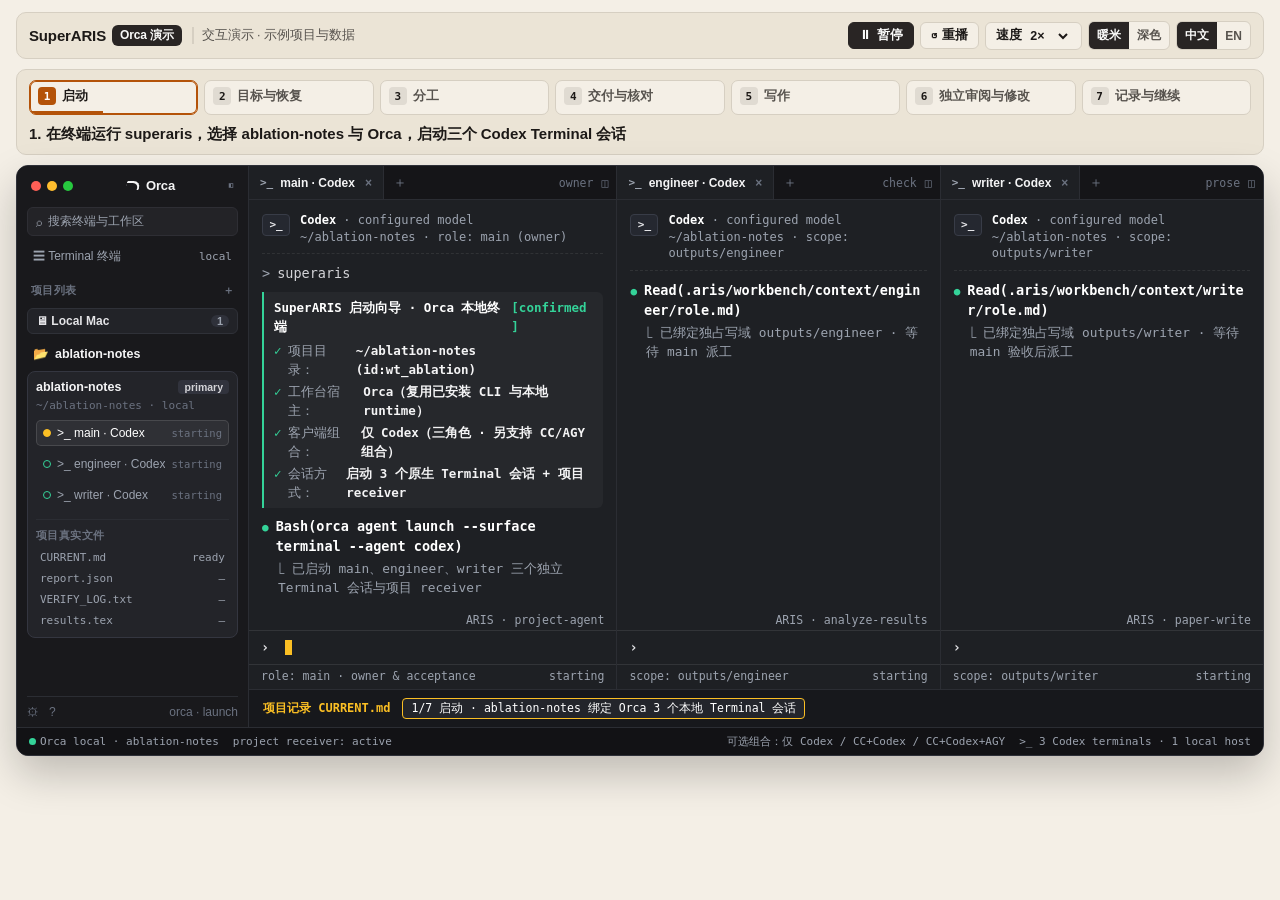
==== site/orca-demo/index.html @ 917d81fd "Add Orca homepage demo switch and bilingual recordings" ====
<!DOCTYPE html>
<html lang="zh-CN">
<head>
  <meta charset="UTF-8" />
  <meta name="viewport" content="width=device-width, initial-scale=1.0" />
  <title>SuperARIS · Orca Terminal 交互演示</title>
  <style>
    :root {
      --bg-page: #f4efe6;
      --bg-bar: #ebe4d6;
      --text-main: #1c1917;
      --text-muted: #57534e;
      --border-page: #d6cfc2;
      --accent-amber: #b45309;
      --accent-pill: #292524;
      --accent-pill-text: #fafaf9;

      /* Official Orca dark charcoal & raw terminal tokens */
      --orca-window: #161618;
      --orca-sidebar: #19191c;
      --orca-tabbar: #151518;
      --orca-tab-active: #1e2024;
      --orca-terminal: #1e2024;
      --orca-card: #24262b;
      --orca-border: #2b2d33;
      --orca-border-soft: rgba(255, 255, 255, 0.09);
      --orca-text: #e4e4e7;
      --orca-dim: #9ca3af;
      --orca-faint: #6b7280;
      --orca-green: #34d399;
      --orca-diff-bg: #1d4d2b;
      --orca-diff-text: #a7f3d0;
      --orca-amber: #fbbf24;
      --orca-coral: #e07a5f;
      --orca-blue: #60a5fa;
      --font-sans: -apple-system, BlinkMacSystemFont, "SF Pro Text", "PingFang SC", "Hiragino Sans GB", "Microsoft YaHei", sans-serif;
      --font-mono: "JetBrains Mono", "SF Mono", "Menlo", "Monaco", "Cascadia Mono", "Consolas", monospace;
    }

    body[data-theme="dark"] {
      --bg-page: #0f1012;
      --bg-bar: #17181c;
      --text-main: #f4f4f5;
      --text-muted: #a1a1aa;
      --border-page: #27272a;
      --accent-amber: #f59e0b;
      --accent-pill: #f4f4f5;
      --accent-pill-text: #18181b;
    }

    * {
      box-sizing: border-box;
      margin: 0;
      padding: 0;
    }

    html, body {
      width: 100%;
      min-height: 100vh;
      background: var(--bg-page);
      color: var(--text-main);
      font-family: var(--font-sans);
      -webkit-font-smoothing: antialiased;
      overflow-x: hidden;
      transition: background-color 0.2s ease, color 0.2s ease;
    }

    .page-shell {
      max-width: 1420px;
      margin: 0 auto;
      padding: 12px 16px 24px;
      display: flex;
      flex-direction: column;
      gap: 10px;
    }

    /* Compact Top Bar */
    .topbar {
      display: flex;
      align-items: center;
      justify-content: space-between;
      gap: 10px;
      flex-wrap: wrap;
      padding: 8px 12px;
      background: var(--bg-bar);
      border: 1px solid var(--border-page);
      border-radius: 10px;
    }

    .brand-group {
      display: flex;
      align-items: center;
      gap: 10px;
      flex-wrap: wrap;
    }

    .brand-title {
      font-size: 15px;
      font-weight: 700;
      letter-spacing: -0.01em;
      display: inline-flex;
      align-items: center;
      gap: 6px;
    }

    .brand-badge {
      font-size: 12px;
      font-weight: 600;
      padding: 2px 8px;
      border-radius: 6px;
      background: var(--accent-pill);
      color: var(--accent-pill-text);
    }

    .demo-note {
      font-size: 12.5px;
      color: var(--text-muted);
      padding-left: 8px;
      border-left: 2px solid var(--border-page);
    }

    .controls-group {
      display: flex;
      align-items: center;
      gap: 6px;
      flex-wrap: wrap;
    }

    .ctrl-btn, .ctrl-select {
      appearance: none;
      border: 1px solid var(--border-page);
      background: var(--bg-page);
      color: var(--text-main);
      font-family: var(--font-sans);
      font-size: 12.5px;
      font-weight: 600;
      padding: 5px 10px;
      border-radius: 6px;
      cursor: pointer;
      display: inline-flex;
      align-items: center;
      gap: 5px;
      line-height: 1.2;
    }

    .ctrl-btn:hover, .ctrl-select:hover {
      border-color: var(--text-muted);
    }

    .ctrl-btn.primary {
      background: var(--accent-pill);
      color: var(--accent-pill-text);
      border-color: var(--accent-pill);
    }

    .seg-group {
      display: inline-flex;
      border: 1px solid var(--border-page);
      border-radius: 6px;
      overflow: hidden;
      background: var(--bg-page);
    }

    .seg-btn {
      border: none;
      background: transparent;
      color: var(--text-muted);
      font-size: 12px;
      font-weight: 600;
      padding: 5px 8px;
      cursor: pointer;
    }

    .seg-btn.active {
      background: var(--accent-pill);
      color: var(--accent-pill-text);
    }

    /* Stage Step Bar & Caption */
    .stage-deck {
      display: flex;
      flex-direction: column;
      gap: 8px;
      padding: 10px 12px;
      background: var(--bg-bar);
      border: 1px solid var(--border-page);
      border-radius: 10px;
    }

    .stage-steps {
      display: grid;
      grid-template-columns: repeat(7, minmax(0, 1fr));
      gap: 6px;
    }

    .stage-btn {
      position: relative;
      border: 1px solid var(--border-page);
      background: var(--bg-page);
      color: var(--text-muted);
      border-radius: 7px;
      padding: 6px 8px 9px;
      font-size: 12.5px;
      font-weight: 600;
      text-align: left;
      cursor: pointer;
      overflow: hidden;
      display: flex;
      align-items: center;
      gap: 6px;
      white-space: nowrap;
    }

    .stage-btn.active {
      color: var(--text-main);
      border-color: var(--accent-amber);
      box-shadow: 0 0 0 1px var(--accent-amber) inset;
    }

    .stage-num {
      display: inline-flex;
      align-items: center;
      justify-content: center;
      width: 18px;
      height: 18px;
      border-radius: 4px;
      font-family: var(--font-mono);
      font-size: 11px;
      background: rgba(120, 113, 108, 0.16);
      color: var(--text-main);
      flex-shrink: 0;
    }

    .stage-btn.active .stage-num {
      background: var(--accent-amber);
      color: #fff;
    }

    .stage-progress {
      position: absolute;
      left: 0;
      bottom: 0;
      height: 3px;
      width: 0%;
      background: var(--accent-amber);
      transition: width 0.08s linear;
    }

    .caption-row {
      display: flex;
      align-items: center;
      justify-content: space-between;
      gap: 12px;
      flex-wrap: wrap;
    }

    .stage-caption {
      font-size: 15px;
      font-weight: 600;
      color: var(--text-main);
      line-height: 1.4;
    }

    .handoff-pill {
      display: none;
      align-items: center;
      gap: 6px;
      font-family: var(--font-mono);
      font-size: 12px;
      font-weight: 600;
      padding: 3px 10px;
      border-radius: 999px;
      background: rgba(52, 211, 153, 0.16);
      color: #047857;
      border: 1px solid rgba(16, 185, 129, 0.4);
      animation: pulseSlide 0.35s ease-out;
    }

    body[data-theme="dark"] .handoff-pill {
      color: #6ee7b7;
    }

    .handoff-pill.visible {
      display: inline-flex;
    }

    @keyframes pulseSlide {
      from { opacity: 0; transform: translateX(-6px); }
      to { opacity: 1; transform: translateX(0); }
    }

    /* Official Orca Workbench Window */
    .orca-window {
      background: var(--orca-window);
      color: var(--orca-text);
      border: 1px solid #2e3038;
      border-radius: 12px;
      box-shadow: 0 18px 42px rgba(0, 0, 0, 0.22);
      overflow: hidden;
      display: flex;
      flex-direction: column;
    }

    .orca-main-area {
      display: grid;
      grid-template-columns: 232px minmax(0, 1fr);
      min-height: 560px;
    }

    /* Left Sidebar (Official Orca Hierarchy) */
    .orca-sidebar {
      background: var(--orca-sidebar);
      border-right: 1px solid var(--orca-border);
      display: flex;
      flex-direction: column;
      justify-content: space-between;
      padding: 10px 10px 8px;
      user-select: none;
    }

    .sb-top {
      display: flex;
      flex-direction: column;
      gap: 8px;
    }

    .sb-window-bar {
      display: flex;
      align-items: center;
      justify-content: space-between;
      padding: 2px 4px 6px;
    }

    .traffic-lights {
      display: inline-flex;
      gap: 6px;
      align-items: center;
    }

    .tl-dot {
      width: 10px;
      height: 10px;
      border-radius: 50%;
    }
    .tl-red { background: #ff5f56; }
    .tl-yellow { background: #ffbd2e; }
    .tl-green { background: #27c93f; }

    .orca-wordmark {
      font-size: 13px;
      font-weight: 700;
      color: #f4f4f5;
      letter-spacing: -0.01em;
      display: inline-flex;
      align-items: center;
      gap: 6px;
    }

    .orca-glyph {
      display: inline-block;
      width: 14px;
      height: 9px;
      border-top: 2px solid #f4f4f5;
      border-right: 2px solid #f4f4f5;
      border-radius: 0 8px 0 6px;
      transform: skewX(-18deg);
    }

    .sb-search {
      background: #232327;
      border: 1px solid #2e2e34;
      border-radius: 6px;
      padding: 5px 8px;
      font-size: 12px;
      color: var(--orca-dim);
      display: flex;
      align-items: center;
      gap: 6px;
    }

    .sb-nav-row {
      display: flex;
      align-items: center;
      justify-content: space-between;
      padding: 4px 6px;
      font-size: 12px;
      color: var(--orca-dim);
    }

    .sb-section-hdr {
      display: flex;
      align-items: center;
      justify-content: space-between;
      padding: 6px 4px 2px;
      font-size: 11px;
      font-weight: 600;
      color: var(--orca-faint);
      text-transform: uppercase;
      letter-spacing: 0.04em;
    }

    .sb-host-pill {
      background: #222328;
      border: 1px solid #2f3138;
      border-radius: 6px;
      padding: 5px 8px;
      font-size: 12px;
      font-weight: 600;
      color: #e4e4e7;
      display: flex;
      align-items: center;
      justify-content: space-between;
    }

    .sb-host-count {
      font-size: 11px;
      padding: 0 6px;
      border-radius: 99px;
      background: #2f313a;
      color: var(--orca-dim);
    }

    .sb-project-name {
      padding: 4px 6px 2px;
      font-size: 12.5px;
      font-weight: 700;
      color: #f4f4f5;
      display: flex;
      align-items: center;
      gap: 6px;
    }

    .sb-worktree-card {
      background: #232429;
      border: 1px solid #343640;
      border-radius: 8px;
      padding: 8px;
      display: flex;
      flex-direction: column;
      gap: 5px;
    }

    .sb-wt-head {
      display: flex;
      align-items: center;
      justify-content: space-between;
      font-size: 12.5px;
      font-weight: 600;
      color: #f4f4f5;
    }

    .sb-wt-tag {
      font-size: 10.5px;
      padding: 1px 6px;
      border-radius: 4px;
      background: #31333d;
      color: #d4d4d8;
    }

    .sb-wt-sub {
      font-family: var(--font-mono);
      font-size: 11px;
      color: var(--orca-faint);
      margin-bottom: 3px;
    }

    .sb-term-row {
      display: flex;
      align-items: center;
      justify-content: space-between;
      gap: 6px;
      padding: 5px 6px;
      border-radius: 5px;
      font-size: 12px;
      color: var(--orca-dim);
      border: 1px solid transparent;
    }

    .sb-term-row.active-role {
      background: rgba(255, 255, 255, 0.06);
      color: #ffffff;
      border-color: rgba(255, 255, 255, 0.12);
    }

    .sb-term-left {
      display: flex;
      align-items: center;
      gap: 6px;
      min-width: 0;
      overflow: hidden;
      text-overflow: ellipsis;
      white-space: nowrap;
    }

    .sb-ring {
      width: 8px;
      height: 8px;
      border-radius: 50%;
      border: 1.5px solid var(--orca-green);
      flex-shrink: 0;
    }

    .sb-term-row.active-role .sb-ring {
      background: var(--orca-amber);
      border-color: var(--orca-amber);
    }

    .sb-term-badge {
      font-family: var(--font-mono);
      font-size: 10.5px;
      color: var(--orca-faint);
      flex-shrink: 0;
    }

    .sb-files-box {
      margin-top: 6px;
      padding-top: 6px;
      border-top: 1px solid var(--orca-border);
      display: flex;
      flex-direction: column;
      gap: 4px;
    }

    .sb-file-item {
      display: flex;
      align-items: center;
      justify-content: space-between;
      gap: 8px;
      font-family: var(--font-mono);
      font-size: 11px;
      color: var(--orca-dim);
      padding: 2px 4px;
      border-radius: 4px;
    }

    .sb-file-name {
      min-width: 0;
      overflow: hidden;
      text-overflow: ellipsis;
      white-space: nowrap;
    }

    .sb-file-stat {
      flex-shrink: 0;
    }

    .sb-file-item.updated {
      color: var(--orca-green);
      background: rgba(52, 211, 153, 0.08);
    }

    .sb-bottom-chrome {
      display: flex;
      align-items: center;
      justify-content: space-between;
      padding-top: 8px;
      border-top: 1px solid var(--orca-border);
      font-size: 12px;
      color: var(--orca-faint);
    }

    /* Mobile Compact Project Header & Role Switcher (hidden on desktop) */
    .mobile-orca-bar {
      display: none;
      flex-direction: column;
      gap: 6px;
      padding: 8px 10px;
      background: var(--orca-sidebar);
      border-bottom: 1px solid var(--orca-border);
    }

    .mobile-proj-meta {
      display: flex;
      align-items: center;
      justify-content: space-between;
      font-size: 12px;
      color: var(--orca-dim);
      font-family: var(--font-mono);
    }

    .mobile-role-tabs {
      display: grid;
      grid-template-columns: repeat(3, 1fr);
      gap: 6px;
    }

    .mobile-pane-btn {
      border: 1px solid var(--orca-border);
      background: #222328;
      color: var(--orca-dim);
      padding: 6px 8px;
      border-radius: 6px;
      font-size: 12.5px;
      font-weight: 600;
      cursor: pointer;
      text-align: center;
    }

    .mobile-pane-btn.active {
      background: var(--orca-tab-active);
      color: #fff;
      border-color: var(--orca-amber);
    }

    /* Right Terminal Workspace: 3 Simultaneous Terminal Tab Groups + Bottom Record Strip */
    .orca-workspace-column {
      display: flex;
      flex-direction: column;
      min-width: 0;
      background: var(--orca-window);
    }

    .terminals-stage {
      flex: 1;
      display: grid;
      grid-template-columns: 1.14fr 1fr 1fr;
      background: var(--orca-border);
      gap: 1px;
      min-height: 490px;
    }

    /* Individual Raw Orca Terminal Surface */
    .orca-term-pane {
      background: var(--orca-terminal);
      display: flex;
      flex-direction: column;
      min-width: 0;
      position: relative;
    }

    .orca-term-pane.pane-focused {
      box-shadow: 0 2px 0 0 var(--orca-amber) inset;
    }

    .term-tabbar {
      height: 34px;
      background: var(--orca-tabbar);
      border-bottom: 1px solid var(--orca-border);
      display: flex;
      align-items: stretch;
      justify-content: space-between;
      padding-right: 8px;
      user-select: none;
    }

    .term-tabs-left {
      display: flex;
      align-items: stretch;
      min-width: 0;
    }

    .term-tab {
      background: var(--orca-tab-active);
      border-right: 1px solid var(--orca-border);
      padding: 0 11px;
      display: inline-flex;
      align-items: center;
      gap: 7px;
      font-size: 12px;
      font-weight: 600;
      color: #f4f4f5;
      white-space: nowrap;
    }

    .term-tab-spark {
      color: var(--orca-dim);
      font-family: var(--font-mono);
      font-size: 11px;
      font-weight: 700;
    }

    .term-tab-close {
      color: var(--orca-faint);
      font-size: 12px;
      margin-left: 3px;
    }

    .term-tab-plus {
      padding: 0 9px;
      display: inline-flex;
      align-items: center;
      color: var(--orca-faint);
      font-size: 14px;
    }

    .term-tab-actions {
      display: inline-flex;
      align-items: center;
      gap: 8px;
      color: var(--orca-faint);
      font-size: 11.5px;
      font-family: var(--font-mono);
    }

    /* Raw Terminal Stream Body */
    .term-stream {
      flex: 1;
      padding: 12px 13px;
      overflow-y: auto;
      font-family: var(--font-mono);
      font-size: 13.5px;
      line-height: 1.52;
      color: var(--orca-text);
      display: flex;
      flex-direction: column;
      gap: 9px;
    }

    /* Native CLI Banner inside Terminal */
    .cli-banner {
      display: flex;
      align-items: flex-start;
      gap: 10px;
      padding-bottom: 8px;
      border-bottom: 1px dashed rgba(255, 255, 255, 0.08);
    }

    .cli-mascot {
      width: 28px;
      height: 22px;
      background: #252830;
      border: 1px solid #383c47;
      border-radius: 4px;
      flex-shrink: 0;
      margin-top: 2px;
      display: inline-flex;
      align-items: center;
      justify-content: center;
      font-family: var(--font-mono);
      font-size: 11px;
      font-weight: 700;
      color: #e4e4e7;
    }

    .cli-mascot::before {
      content: ">_";
    }

    .cli-banner-meta {
      font-size: 12px;
      line-height: 1.38;
    }

    .cli-banner-title {
      font-weight: 700;
      color: #ffffff;
    }

    .cli-banner-sub {
      color: var(--orca-dim);
    }

    .t-logs {
      display: flex;
      flex-direction: column;
      gap: 8px;
    }

    .t-entry {
      word-break: break-word;
    }

    .t-history {
      opacity: 0.68;
    }

    .history-divider {
      font-size: 11px;
      color: var(--orca-faint);
      text-transform: uppercase;
      letter-spacing: 0.05em;
      border-bottom: 1px solid rgba(255, 255, 255, 0.07);
      padding-bottom: 3px;
      margin: 2px 0;
    }

    /* Prompt echoed line (> ...) */
    .t-cmd {
      color: #d4d4d8;
      font-weight: 500;
    }

    .t-cmd .p-char {
      color: var(--orca-dim);
      margin-right: 7px;
    }

    /* Official Orca Terminal Tool Call: green dot + bold Tool(arg) + ⎿ subline */
    .t-tool {
      display: flex;
      flex-direction: column;
      gap: 2px;
    }

    .t-tool-head {
      display: flex;
      align-items: baseline;
      gap: 7px;
      color: #ffffff;
      font-weight: 700;
    }

    .t-tool-dot {
      color: var(--orca-green);
      font-size: 11px;
      flex-shrink: 0;
    }

    .t-tool-sub {
      color: var(--orca-dim);
      padding-left: 16px;
      font-weight: 400;
      font-size: 12.8px;
    }

    .t-info {
      color: #f3f4f6;
      padding-left: 2px;
    }

    .t-info::before {
      content: "• ";
      color: #f3f4f6;
    }

    /* Inline CLI Wizard inside Terminal (compact, never a web modal) */
    .t-cli-wizard {
      background: rgba(255, 255, 255, 0.035);
      border-left: 2px solid var(--orca-green);
      padding: 6px 10px;
      border-radius: 0 6px 6px 0;
      font-size: 12.5px;
      display: flex;
      flex-direction: column;
      gap: 3px;
    }

    .t-cli-wizard-title {
      display: flex;
      justify-content: space-between;
      font-weight: 700;
      color: #fff;
      margin-bottom: 2px;
    }

    .t-cli-wizard-row {
      display: flex;
      gap: 6px;
      color: var(--orca-dim);
    }

    .t-cli-wizard-row .q-mark {
      color: var(--orca-green);
    }

    .t-cli-wizard-row .ans-val {
      color: #f4f4f5;
      font-weight: 600;
    }

    /* File / Diff Result Block matching ORCA_OFFICIAL_TERMINAL.jpg */
    .t-file-card {
      background: #17191c;
      border: 1px solid var(--orca-border);
      border-radius: 6px;
      padding: 7px 9px;
      font-size: 12.5px;
      display: flex;
      flex-direction: column;
      gap: 4px;
    }

    .t-file-head {
      display: flex;
      align-items: baseline;
      justify-content: space-between;
      gap: 8px;
      color: #e4e4e7;
      font-weight: 700;
      border-bottom: 1px solid rgba(255, 255, 255, 0.07);
      padding-bottom: 3px;
    }

    .t-file-title {
      min-width: 0;
      overflow: hidden;
      text-overflow: ellipsis;
      white-space: nowrap;
    }

    .t-file-path {
      color: var(--orca-dim);
      font-weight: 400;
      font-size: 11.5px;
      margin-left: 6px;
    }

    .t-muted {
      color: var(--orca-faint);
      font-weight: 400;
      flex-shrink: 0;
      white-space: nowrap;
    }

    .t-diff-add {
      background: var(--orca-diff-bg);
      color: var(--orca-diff-text);
      padding: 1px 6px;
      border-radius: 3px;
    }

    .t-diff-del {
      background: rgba(153, 27, 27, 0.38);
      color: #fca5a5;
      padding: 1px 6px;
      border-radius: 3px;
    }

    /* Raw Terminal Bottom Composer & Status Bar (from ORCA_OFFICIAL_TERMINAL.jpg) */
    .term-footer-wrap {
      margin-top: auto;
      background: var(--orca-terminal);
      font-family: var(--font-mono);
    }

    .term-effort-row {
      display: flex;
      justify-content: flex-end;
      padding: 3px 12px;
      font-size: 11.5px;
      color: var(--orca-dim);
    }

    .term-prompt-box {
      border-top: 1px solid var(--orca-border-soft);
      border-bottom: 1px solid var(--orca-border-soft);
      padding: 7px 12px;
      min-height: 35px;
      display: flex;
      align-items: center;
      gap: 7px;
      font-size: 13.5px;
      color: #ffffff;
    }

    .prompt-chevron {
      color: #e4e4e7;
      font-weight: 700;
      flex-shrink: 0;
    }

    .term-cursor {
      display: inline-block;
      width: 7px;
      height: 15px;
      background: var(--orca-amber);
      vertical-align: text-bottom;
      margin-left: 2px;
      animation: blink 1s steps(2, start) infinite;
    }

    @keyframes blink {
      to { visibility: hidden; }
    }

    .term-mode-line {
      padding: 4px 12px 6px;
      font-size: 11.5px;
      color: var(--orca-dim);
      display: flex;
      align-items: center;
      justify-content: space-between;
      gap: 8px;
    }

    .term-mode-accent {
      color: var(--orca-dim);
      font-weight: 500;
    }

    .input-placeholder {
      color: var(--orca-faint);
    }

    /* Background Fresh-Context MCP Reviewer Drawer (Beat 6) */
    .mcp-drawer {
      display: none;
      background: #1b2230;
      border-top: 1px solid #3b82f6;
      padding: 9px 14px;
      font-family: var(--font-mono);
      font-size: 12.5px;
      color: #dbeafe;
      align-items: center;
      justify-content: space-between;
      gap: 12px;
      flex-wrap: wrap;
    }

    .mcp-drawer.visible {
      display: flex;
    }

    .mcp-badge {
      display: inline-flex;
      align-items: center;
      gap: 6px;
      font-weight: 700;
      color: #93c5fd;
    }

    /* Subtle Project Record Strip (CURRENT.md / MEMORY.md) */
    .record-strip {
      background: #17181c;
      border-top: 1px solid var(--orca-border);
      padding: 8px 14px;
      display: flex;
      align-items: center;
      justify-content: space-between;
      gap: 12px;
      flex-wrap: wrap;
      font-family: var(--font-mono);
      font-size: 12px;
    }

    .record-label {
      color: var(--orca-amber);
      font-weight: 700;
      flex-shrink: 0;
    }

    .record-entries {
      display: flex;
      align-items: center;
      gap: 8px;
      flex-wrap: wrap;
      flex: 1;
      color: var(--orca-text);
    }

    .record-chip {
      background: #23252b;
      border: 1px solid #32353e;
      padding: 2px 8px;
      border-radius: 4px;
      font-size: 11.5px;
    }

    /* Bottom Orca Status Footer */
    .orca-statusbar {
      height: 28px;
      background: #121215;
      border-top: 1px solid var(--orca-border);
      padding: 0 12px;
      display: flex;
      align-items: center;
      justify-content: space-between;
      font-family: var(--font-mono);
      font-size: 11px;
      color: var(--orca-dim);
      user-select: none;
    }

    .status-group {
      display: inline-flex;
      align-items: center;
      gap: 14px;
      overflow: hidden;
      white-space: nowrap;
    }

    .status-dot-ok {
      display: inline-block;
      width: 7px;
      height: 7px;
      border-radius: 50%;
      background: var(--orca-green);
      margin-right: 4px;
    }

    /* Responsive Mobile / Tablet (<= 980px & 390px phone) */
    @media (max-width: 980px) {
      .page-shell {
        padding: 6px 8px 14px;
        gap: 6px;
      }
      .topbar {
        padding: 6px 8px;
        gap: 6px;
      }
      .stage-deck {
        padding: 6px 8px;
        gap: 5px;
      }
      .stage-steps {
        display: flex;
        overflow-x: auto;
        gap: 5px;
        scrollbar-width: none;
        -webkit-overflow-scrolling: touch;
      }
      .stage-steps::-webkit-scrollbar {
        display: none;
      }
      .stage-btn {
        flex: 0 0 auto;
        padding: 4px 8px 7px;
        font-size: 12px;
      }
      .stage-caption {
        font-size: 13px;
        line-height: 1.3;
      }
      .handoff-pill {
        font-size: 11px;
        padding: 2px 8px;
      }
      .orca-main-area {
        grid-template-columns: 1fr;
        min-height: 0;
      }
      .orca-sidebar {
        display: none;
      }
      .mobile-orca-bar {
        display: flex;
        padding: 6px 8px;
        gap: 5px;
      }
      .terminals-stage {
        grid-template-columns: 1fr;
        min-height: 360px;
      }
      .orca-term-pane {
        display: none;
      }
      .orca-term-pane.mobile-active {
        display: flex;
      }
    }

    @media (max-width: 520px) {
      .demo-note {
        font-size: 11.5px;
        padding-left: 6px;
      }
      .ctrl-btn, .ctrl-select {
        font-size: 11.5px;
        padding: 4px 7px;
      }
      .seg-btn {
        font-size: 11.5px;
        padding: 4px 6px;
      }
      .term-stream {
        font-size: 13.5px;
        padding: 8px 10px;
        gap: 6px;
      }
      .term-prompt-box {
        font-size: 13.5px;
        padding: 5px 10px;
        min-height: 30px;
      }
      .orca-statusbar .hide-sm {
        display: none;
      }
    }

    html.embedded, html.embedded body { min-height:0; }
    html.embedded .page-shell { max-width:none; padding:0; gap:10px; }
    html.embedded .topbar { border:0; border-radius:0; padding:4px 0; background:transparent; }
    html.embedded .topbar .brand-title, html.embedded .topbar .seg-group { display:none; }
    html.embedded .orca-window { box-shadow:none; }
  </style>
</head>
<body data-theme="warm">
  <div class="page-shell">
    <!-- Compact Header -->
    <header class="topbar">
      <div class="brand-group">
        <div class="brand-title">
          <span>SuperARIS</span>
          <span class="brand-badge" data-i18n="header_badge">Orca 演示</span>
        </div>
        <span class="demo-note" data-i18n="demo_note">交互演示 · 示例项目与数据</span>
      </div>

      <div class="controls-group">
        <button type="button" class="ctrl-btn primary" id="play-pause-btn">
          <span id="play-pause-icon">⏸</span>
          <span id="play-pause-label">暂停</span>
        </button>
        <button type="button" class="ctrl-btn" id="replay-btn">
          <span>↺</span>
          <span data-i18n="replay_label">重播</span>
        </button>
        <label class="ctrl-select" style="gap:4px;">
          <span data-i18n="speed_label">速度</span>
          <select id="playbackSpeed" aria-label="Playback speed" style="border:none;background:transparent;color:inherit;font:inherit;cursor:pointer;">
            <option value="1">1×</option>
            <option value="1.5">1.5×</option>
            <option value="2" selected>2×</option>
          </select>
        </label>
        <div class="seg-group" role="group" aria-label="Theme">
          <button type="button" class="seg-btn active" id="themeWarmBtn" aria-pressed="true" data-i18n="theme_warm">暖米</button>
          <button type="button" class="seg-btn" id="themeDarkBtn" aria-pressed="false" data-i18n="theme_dark">深色</button>
        </div>
        <div class="seg-group" role="group" aria-label="Language">
          <button type="button" class="seg-btn active" id="lang-zh">中文</button>
          <button type="button" class="seg-btn" id="lang-en">EN</button>
        </div>
      </div>
    </header>

    <!-- 7-Beat Stage Bar & Caption -->
    <section class="stage-deck" aria-label="Demo stages">
      <div class="stage-steps" id="stage-steps" role="tablist"></div>
      <div class="caption-row">
        <div class="stage-caption" id="stage-caption"></div>
        <div class="handoff-pill" id="handoff-pill"></div>
      </div>
    </section>

    <!-- Official Orca Workbench Frame -->
    <main class="orca-window" id="orca-workbench">
      <!-- Mobile Compact Bar (<=980px) -->
      <div class="mobile-orca-bar">
        <div class="mobile-proj-meta">
          <span>📁 ablation-notes · local</span>
          <span id="mobile-stage-tag">step 1/7</span>
        </div>
        <div class="mobile-role-tabs">
          <button type="button" class="mobile-pane-btn active" data-pane="main" id="mob-tab-main">主会话 · main</button>
          <button type="button" class="mobile-pane-btn" data-pane="engineer" id="mob-tab-engineer">工程 · engineer</button>
          <button type="button" class="mobile-pane-btn" data-pane="writer" id="mob-tab-writer">写作 · writer</button>
        </div>
      </div>

      <div class="orca-main-area">
        <!-- Official Orca Sidebar -->
        <aside class="orca-sidebar" aria-label="Orca Sidebar">
          <div class="sb-top">
            <div class="sb-window-bar">
              <div class="traffic-lights">
                <span class="tl-dot tl-red"></span>
                <span class="tl-dot tl-yellow"></span>
                <span class="tl-dot tl-green"></span>
              </div>
              <span class="orca-wordmark"><span class="orca-glyph"></span>Orca</span>
              <span style="color:var(--orca-faint);font-size:12px;">◧</span>
            </div>

            <div class="sb-search">
              <span>⌕</span>
              <span data-i18n="sb_search">搜索终端与工作区</span>
            </div>

            <div class="sb-nav-row">
              <span>☰ <span data-i18n="sb_surface">Terminal 终端</span></span>
              <span style="font-family:var(--font-mono);font-size:11px;">local</span>
            </div>

            <div class="sb-section-hdr">
              <span data-i18n="sb_projects">项目列表</span>
              <span>＋</span>
            </div>

            <div class="sb-host-pill">
              <span>🖥 Local Mac</span>
              <span class="sb-host-count">1</span>
            </div>

            <div class="sb-project-name">
              <span>📂</span>
              <span>ablation-notes</span>
            </div>

            <div class="sb-worktree-card">
              <div class="sb-wt-head">
                <span>ablation-notes</span>
                <span class="sb-wt-tag">primary</span>
              </div>
              <div class="sb-wt-sub">~/ablation-notes · local</div>

              <div class="sb-term-row active-role" id="sidebar-agent-main">
                <div class="sb-term-left">
                  <span class="sb-ring"></span>
                  <span>&gt;_ main · Codex</span>
                </div>
                <span class="sb-term-badge" id="badge-main">idle</span>
              </div>

              <div class="sb-term-row" id="sidebar-agent-eng">
                <div class="sb-term-left">
                  <span class="sb-ring"></span>
                  <span>&gt;_ engineer · Codex</span>
                </div>
                <span class="sb-term-badge" id="badge-eng">waiting</span>
              </div>

              <div class="sb-term-row" id="sidebar-agent-writer">
                <div class="sb-term-left">
                  <span class="sb-ring"></span>
                  <span>&gt;_ writer · Codex</span>
                </div>
                <span class="sb-term-badge" id="badge-writer">waiting</span>
              </div>

              <div class="sb-files-box">
                <div class="sb-section-hdr" style="padding:2px 0;">
                  <span data-i18n="sb_artifacts">项目真实文件</span>
                </div>
                <div class="sb-file-item" id="file-plan" title="CURRENT.md">
                  <span class="sb-file-name">CURRENT.md</span>
                  <span class="sb-file-stat" id="file-plan-stat">ready</span>
                </div>
                <div class="sb-file-item" id="file-exp" title="outputs/engineer/report.json">
                  <span class="sb-file-name">report.json</span>
                  <span class="sb-file-stat" id="file-exp-stat">—</span>
                </div>
                <div class="sb-file-item" id="file-audit" title="VERIFY_LOG.txt">
                  <span class="sb-file-name">VERIFY_LOG.txt</span>
                  <span class="sb-file-stat" id="file-audit-stat">—</span>
                </div>
                <div class="sb-file-item" id="file-tex" title="outputs/writer/results.tex">
                  <span class="sb-file-name">results.tex</span>
                  <span class="sb-file-stat" id="file-tex-stat">—</span>
                </div>
              </div>
            </div>
          </div>

          <div class="sb-bottom-chrome">
            <span>⚙ &nbsp; ?</span>
            <span id="window-stage-badge">orca · local</span>
          </div>
        </aside>

        <!-- Right Column: 3 Simultaneous Native Terminal Surfaces + Record Strip -->
        <div class="orca-workspace-column">
          <div class="terminals-stage">
            <!-- Terminal 1: main (Codex) -->
            <section class="orca-term-pane pane-focused mobile-active" id="pane-main" aria-label="Main Terminal">
              <div class="term-tabbar">
                <div class="term-tabs-left">
                  <div class="term-tab">
                    <span class="term-tab-spark">&gt;_</span>
                    <span id="tab-title-main">main · Codex</span>
                    <span class="term-tab-close">×</span>
                  </div>
                  <span class="term-tab-plus">＋</span>
                </div>
                <div class="term-tab-actions">
                  <span>owner</span>
                  <span>◫</span>
                </div>
              </div>

              <div class="term-stream" id="stream-main">
                <div class="cli-banner">
                  <div class="cli-mascot"></div>
                  <div class="cli-banner-meta">
                    <div class="cli-banner-title">Codex <span style="font-weight:400;color:var(--orca-dim);">· configured model</span></div>
                    <div class="cli-banner-sub">~/ablation-notes · role: main (owner)</div>
                  </div>
                </div>
                <div class="t-logs" id="logs-main"></div>
              </div>

              <div class="term-footer-wrap">
                <div class="term-effort-row">
                  <span>ARIS · project-agent</span>
                </div>
                <div class="term-prompt-box">
                  <span class="prompt-chevron">›</span>
                  <span id="input-main"></span><span class="term-cursor" id="cursor-main"></span>
                </div>
                <div class="term-mode-line">
                  <span class="term-mode-accent">role: main · owner &amp; acceptance</span>
                  <span id="foot-state-main">ready</span>
                </div>
              </div>
            </section>

            <!-- Terminal 2: engineer (Codex) -->
            <section class="orca-term-pane" id="pane-engineer" aria-label="Engineer Terminal">
              <div class="term-tabbar">
                <div class="term-tabs-left">
                  <div class="term-tab">
                    <span class="term-tab-spark">&gt;_</span>
                    <span id="tab-title-eng">engineer · Codex</span>
                    <span class="term-tab-close">×</span>
                  </div>
                  <span class="term-tab-plus">＋</span>
                </div>
                <div class="term-tab-actions">
                  <span>check</span>
                  <span>◫</span>
                </div>
              </div>

              <div class="term-stream" id="stream-engineer">
                <div class="cli-banner">
                  <div class="cli-mascot"></div>
                  <div class="cli-banner-meta">
                    <div class="cli-banner-title">Codex <span style="font-weight:400;color:var(--orca-dim);">· configured model</span></div>
                    <div class="cli-banner-sub">~/ablation-notes · scope: outputs/engineer</div>
                  </div>
                </div>
                <div class="t-logs" id="logs-engineer"></div>
              </div>

              <div class="term-footer-wrap">
                <div class="term-effort-row">
                  <span>ARIS · analyze-results</span>
                </div>
                <div class="term-prompt-box">
                  <span class="prompt-chevron">›</span>
                  <span id="input-engineer"></span><span class="term-cursor" id="cursor-engineer" style="display:none;"></span>
                </div>
                <div class="term-mode-line">
                  <span class="term-mode-accent">scope: outputs/engineer</span>
                  <span id="foot-state-eng">waiting</span>
                </div>
              </div>
            </section>

            <!-- Terminal 3: writer (Codex) -->
            <section class="orca-term-pane" id="pane-writer" aria-label="Writer Terminal">
              <div class="term-tabbar">
                <div class="term-tabs-left">
                  <div class="term-tab">
                    <span class="term-tab-spark">&gt;_</span>
                    <span id="tab-title-writer">writer · Codex</span>
                    <span class="term-tab-close">×</span>
                  </div>
                  <span class="term-tab-plus">＋</span>
                </div>
                <div class="term-tab-actions">
                  <span>prose</span>
                  <span>◫</span>
                </div>
              </div>

              <div class="term-stream" id="stream-writer">
                <div class="cli-banner">
                  <div class="cli-mascot"></div>
                  <div class="cli-banner-meta">
                    <div class="cli-banner-title">Codex <span style="font-weight:400;color:var(--orca-dim);">· configured model</span></div>
                    <div class="cli-banner-sub">~/ablation-notes · scope: outputs/writer</div>
                  </div>
                </div>
                <div class="t-logs" id="logs-writer"></div>
              </div>

              <div class="term-footer-wrap">
                <div class="term-effort-row">
                  <span>ARIS · paper-write</span>
                </div>
                <div class="term-prompt-box">
                  <span class="prompt-chevron">›</span>
                  <span id="input-writer"></span><span class="term-cursor" id="cursor-writer" style="display:none;"></span>
                </div>
                <div class="term-mode-line">
                  <span class="term-mode-accent">scope: outputs/writer</span>
                  <span id="foot-state-writer">waiting</span>
                </div>
              </div>
            </section>
          </div>

          <!-- Background Fresh-Context MCP Review Drawer (Shown in Beat 6) -->
          <div class="mcp-drawer" id="mcp-drawer">
            <div class="mcp-badge">
              <span>⚡</span>
              <span id="mcp-title">独立 Fresh-Context 审阅（后台 MCP 调用，非第四常驻窗格）</span>
            </div>
            <div id="mcp-body">审阅意见：将「观测均值差（A=6.0, B=7.0, Δ=+1.0）」与「统计显著性」分开表述；6 条记录（每组 3 条）不宣称显著性。</div>
          </div>

          <!-- Subtle Project Record Strip (CURRENT.md / MEMORY.md) -->
          <div class="record-strip">
            <span class="record-label" data-i18n="record_label">项目记录 CURRENT.md · MEMORY.md</span>
            <div class="record-entries" id="project-record"></div>
          </div>
        </div>
      </div>

      <!-- Official Orca Bottom Status Bar -->
      <footer class="orca-statusbar">
        <div class="status-group">
          <span><span class="status-dot-ok"></span>Orca local · ablation-notes</span>
          <span class="hide-sm" id="receiver-status-text">project receiver: active</span>
        </div>
        <div class="status-group">
          <span class="hide-sm" data-i18n="preset_note">可选组合：仅 Codex / CC+Codex / CC+Codex+AGY</span>
          <span>&gt;_ 3 Codex terminals · 1 local host</span>
        </div>
      </footer>
    </main>
  </div>

  <script>
    (function () {
      const I18N = {
        zh: {
          header_badge: "Orca 演示",
          demo_note: "交互演示 · 示例项目与数据",
          replay_label: "重播",
          speed_label: "速度",
          theme_warm: "暖米",
          theme_dark: "深色",
          sb_search: "搜索终端与工作区",
          sb_surface: "Terminal 终端",
          sb_projects: "项目列表",
          sb_artifacts: "项目真实文件",
          record_label: "项目记录 CURRENT.md",
          preset_note: "可选组合：仅 Codex / CC+Codex / CC+Codex+AGY",
          history_label: "本轮已执行",
          mob_main: "主会话 · main",
          mob_eng: "工程 · engineer",
          mob_writer: "写作 · writer",
          mcp_title: "独立 Fresh-Context 审阅（后台 MCP 调用，非第四常驻窗格）",
          mcp_body: "审阅意见：将「观测均值差（A=6.0, B=7.0, Δ=+1.0）」与「统计显著性」分开表述；6 条记录（每组 3 条）不宣称显著性。"
        },
        en: {
          header_badge: "Orca Demo",
          demo_note: "Interactive demo · sample project & data",
          replay_label: "Replay",
          speed_label: "Speed",
          theme_warm: "Warm",
          theme_dark: "Dark",
          sb_search: "Search terminals & worktrees",
          sb_surface: "Terminal Surfaces",
          sb_projects: "Projects",
          sb_artifacts: "Project Artifacts",
          record_label: "Project Record CURRENT.md",
          preset_note: "Presets: Codex-only / CC+Codex / CC+Codex+AGY",
          history_label: "Completed in session",
          mob_main: "Main · owner",
          mob_eng: "Engineer · check",
          mob_writer: "Writer · prose",
          mcp_title: "Fresh-Context Review (Background MCP call, not a 4th resident pane)",
          mcp_body: "Review note: Separate observed mean shift (A=6.0, B=7.0, Δ=+1.0) from statistical significance on 6 records (3 per group)."
        }
      };

      const SCENES = [
        {
          id: "launch",
          num: "1",
          label: { zh: "启动", en: "Launch" },
          caption: {
            zh: "1. 在终端运行 superaris，选择 ablation-notes 与 Orca，启动三个 Codex Terminal 会话",
            en: "1. Run superaris in terminal, select ablation-notes & Orca, and start three Codex Terminal sessions"
          },
          focusedPane: "main",
          handoff: null,
          mcpVisible: false,
          badges: { main: "starting", eng: "starting", writer: "starting" },
          files: { plan: "ready", exp: "—", audit: "—", tex: "—" },
          inputs: {
            main: "superaris",
            engineer: "",
            writer: ""
          },
          panes: {
            main: {
              history: [],
              steps: [
                {
                  at: 180,
                  type: "cmd",
                  text: { zh: "superaris", en: "superaris" }
                },
                {
                  at: 520,
                  type: "wizard",
                  title: { zh: "SuperARIS 启动向导 · Orca 本地终端", en: "SuperARIS Wizard · Orca Local Terminals" },
                  rows: {
                    zh: [
                      ["项目目录", "~/ablation-notes (id:wt_ablation)"],
                      ["工作台宿主", "Orca（复用已安装 CLI 与本地 runtime）"],
                      ["客户端组合", "仅 Codex（三角色 · 另支持 CC/AGY 组合）"],
                      ["会话方式", "启动 3 个原生 Terminal 会话 + 项目 receiver"]
                    ],
                    en: [
                      ["Project", "~/ablation-notes (id:wt_ablation)"],
                      ["Workbench", "Orca (installed CLI & local runtime)"],
                      ["Team Preset", "Codex-only (3 roles · CC/AGY presets also available)"],
                      ["Sessions", "3 native Terminal sessions + project receiver"]
                    ]
                  }
                },
                {
                  at: 1150,
                  type: "tool",
                  name: "Bash(orca agent launch --surface terminal --agent codex)",
                  sub: {
                    zh: "已启动 main、engineer、writer 三个独立 Terminal 会话与项目 receiver",
                    en: "Started main, engineer, and writer Terminal sessions with project receiver"
                  }
                }
              ]
            },
            engineer: {
              history: [],
              steps: [
                {
                  at: 850,
                  type: "tool",
                  name: "Read(.aris/workbench/context/engineer/role.md)",
                  sub: {
                    zh: "已绑定独占写域 outputs/engineer · 等待 main 派工",
                    en: "Bound exclusive write_scope outputs/engineer · waiting for main"
                  }
                }
              ]
            },
            writer: {
              history: [],
              steps: [
                {
                  at: 980,
                  type: "tool",
                  name: "Read(.aris/workbench/context/writer/role.md)",
                  sub: {
                    zh: "已绑定独占写域 outputs/writer · 等待 main 验收后派工",
                    en: "Bound exclusive write_scope outputs/writer · waiting for verified facts"
                  }
                }
              ]
            }
          }
        },
        {
          id: "goal",
          num: "2",
          label: { zh: "目标与恢复", en: "Goal & Restore" },
          caption: {
            zh: "2. 主 Agent 读取项目记录与 6 条消融数据（A、B 各 3 条），明确先核实再写作",
            en: "2. Main Agent reads project records & 6 ablation rows (3 per group, A & B): verify first, then write"
          },
          focusedPane: "main",
          handoff: null,
          mcpVisible: false,
          badges: { main: "working", eng: "idle", writer: "idle" },
          files: { plan: "read", exp: "—", audit: "—", tex: "—" },
          inputs: {
            main: "复核这份消融结果，整理成论文结果段；先验证，再写作。",
            engineer: "",
            writer: ""
          },
          panes: {
            main: {
              history: [
                { type: "cmd", text: { zh: "superaris", en: "superaris" } }
              ],
              steps: [
                {
                  at: 160,
                  type: "cmd",
                  text: {
                    zh: "复核这份消融结果，整理成论文结果段；先验证，再写作。",
                    en: "Verify this ablation table and draft the paper results paragraph; verify before writing."
                  }
                },
                {
                  at: 520,
                  type: "tool",
                  name: "Read(skills/project-agent/SKILL.md & CURRENT.md)",
                  sub: {
                    zh: "加载项目角色与唯一验收规则 · 读取 observations.csv（6 条记录，A/B 各 3 条）",
                    en: "Loaded project-agent rules · inspected observations.csv (6 records, 3 per group)"
                  }
                },
                {
                  at: 1050,
                  type: "file",
                  head: "observations.csv",
                  meta: "6 records · 3 per group",
                  body: {
                    zh: "row,group,score\n1,A,5  |  2,A,6  |  3,A,7\n4,B,6  |  5,B,7  |  6,B,8",
                    en: "row,group,score\n1,A,5  |  2,A,6  |  3,A,7\n4,B,6  |  5,B,7  |  6,B,8"
                  }
                }
              ]
            },
            engineer: {
              history: [],
              steps: [
                {
                  at: 640,
                  type: "info",
                  text: {
                    zh: "已加载 ARIS 导航快照，保持 idle 等待 main 注册工单。",
                    en: "ARIS navigation loaded; idle awaiting main watch registration."
                  }
                }
              ]
            },
            writer: {
              history: [],
              steps: [
                {
                  at: 740,
                  type: "info",
                  text: {
                    zh: "已加载 ARIS 导航快照，在 main 完成独立核查前不提前动笔。",
                    en: "ARIS navigation loaded; holding prose until main verifies evidence."
                  }
                }
              ]
            }
          }
        },
        {
          id: "delegate",
          num: "3",
          label: { zh: "分工", en: "Delegate" },
          caption: {
            zh: "3. 主 Agent 将数据核查派给工程角色（独占 outputs/engineer），工程加载 analyze-results 核算",
            en: "3. Main Agent delegates data verification to Engineer (outputs/engineer); Engineer runs analyze-results"
          },
          focusedPane: "engineer",
          handoff: {
            zh: "主会话 → 工程 · 派发 observations.csv 核算任务",
            en: "main → engineer · delegate observations.csv check"
          },
          mcpVisible: false,
          badges: { main: "watching", eng: "working", writer: "idle" },
          files: { plan: "updated", exp: "pending", audit: "—", tex: "—" },
          inputs: {
            main: "",
            engineer: "读取 context/engineer/0002/packet.md，用 analyze-results 核算 observations.csv 并写入 outputs/engineer/",
            writer: ""
          },
          panes: {
            main: {
              history: [
                { type: "cmd", text: { zh: "复核这份消融结果，整理成论文结果段；先验证，再写作。", en: "Verify this ablation table and draft the paper results paragraph; verify before writing." } }
              ],
              steps: [
                {
                  at: 120,
                  type: "tool",
                  name: "Bash(superaris watch . --id eng-check --worker-role engineer)",
                  sub: {
                    zh: "等待产物 outputs/engineer/report.json 与 FACTS.md · 主会话保持最终验收权",
                    en: "Watching outputs/engineer/report.json & FACTS.md · main retains acceptance gate"
                  }
                },
                {
                  at: 460,
                  type: "tool",
                  name: "Bash(orca terminal send --terminal engineer --enter)",
                  sub: {
                    zh: "已投递至 engineer 终端 · 独占写域 outputs/engineer",
                    en: "Delivered to engineer terminal · exclusive scope outputs/engineer"
                  }
                }
              ]
            },
            engineer: {
              history: [],
              steps: [
                {
                  at: 200,
                  type: "cmd",
                  text: {
                    zh: "读取 context/engineer/0002/packet.md，用 analyze-results 核算 observations.csv 并写入 outputs/engineer/",
                    en: "Read context/engineer/0002/packet.md, run analyze-results on observations.csv into outputs/engineer/"
                  }
                },
                {
                  at: 620,
                  type: "tool",
                  name: "Read(skills/analyze-results/SKILL.md & observations.csv)",
                  sub: {
                    zh: "在同一个 engineer 终端内直接加载技能，不为单个技能另开新 agent",
                    en: "Loaded skill directly inside engineer terminal without spawning another agent"
                  }
                },
                {
                  at: 1080,
                  type: "tool",
                  name: "Bash(python3 -c \"import csv...\" > outputs/engineer/report.json)",
                  sub: {
                    zh: "计算完成：A 均值 6.0 (18/3)，B 均值 7.0 (21/3)，差值 Δ = +1.0",
                    en: "Computed: A mean 6.0 (18/3), B mean 7.0 (21/3), delta Δ = +1.0"
                  }
                }
              ]
            },
            writer: {
              history: [],
              steps: [
                {
                  at: 700,
                  type: "info",
                  text: {
                    zh: "独占写域 outputs/writer 保持待命。",
                    en: "Exclusive scope outputs/writer standing by."
                  }
                }
              ]
            }
          }
        },
        {
          id: "verify",
          num: "4",
          label: { zh: "交付与核对", en: "Verify & Accept" },
          caption: {
            zh: "4. 工程结果回来了，主 Agent 独立复算核对后写入 VERIFY_LOG.txt 并签收",
            en: "4. Engineering results return; Main Agent independently recomputes, writes VERIFY_LOG.txt, and accepts"
          },
          focusedPane: "main",
          handoff: {
            zh: "工程 → 主会话 · 交付 report.json 与 FACTS.md",
            en: "engineer → main · deliver report.json & FACTS.md"
          },
          mcpVisible: false,
          badges: { main: "verifying", eng: "done", writer: "idle" },
          files: { plan: "updated", exp: "verified", audit: "verified", tex: "—" },
          inputs: {
            main: "收到 eng-check 回执：独立重算 observations.csv 核对 outputs/engineer/report.json 并写入 VERIFY_LOG.txt",
            engineer: "",
            writer: ""
          },
          panes: {
            main: {
              history: [
                { type: "tool", name: "Bash(superaris watch . --id eng-check --worker-role engineer)", sub: { zh: "registered handle eng-check", en: "registered handle eng-check" } }
              ],
              steps: [
                {
                  at: 180,
                  type: "cmd",
                  text: {
                    zh: "收到 eng-check 回执：独立重算 observations.csv 核对 outputs/engineer/report.json 并写入 VERIFY_LOG.txt",
                    en: "Handle eng-check reported: independently recompute observations.csv vs report.json & write VERIFY_LOG.txt"
                  }
                },
                {
                  at: 560,
                  type: "tool",
                  name: "Bash(python3 verify_ablation.py && superaris acknowledge . --id eng-check --evidence VERIFY_LOG.txt)",
                  sub: {
                    zh: "独立验算通过（状态回执本身不等于验收）· 已关闭 eng-check 等待",
                    en: "Independent check passed (status alone ≠ acceptance) · acknowledged eng-check"
                  }
                },
                {
                  at: 1020,
                  type: "file",
                  head: "VERIFY_LOG.txt",
                  meta: "accepted · independent check",
                  body: {
                    zh: "+ A: sum=18, n=3, mean=6.0 (matches report.json)\n+ B: sum=21, n=3, mean=7.0 (matches report.json)\n+ delta_B_minus_A = +1.0 | VERDICT: PASS",
                    en: "+ A: sum=18, n=3, mean=6.0 (matches report.json)\n+ B: sum=21, n=3, mean=7.0 (matches report.json)\n+ delta_B_minus_A = +1.0 | VERDICT: PASS"
                  }
                }
              ]
            },
            engineer: {
              history: [
                { type: "tool", name: "Bash(python3 -c \"import csv...\" > outputs/engineer/report.json)", sub: { zh: "A=6.0, B=7.0, Δ=+1.0", en: "A=6.0, B=7.0, Δ=+1.0" } }
              ],
              steps: [
                {
                  at: 120,
                  type: "file",
                  head: "outputs/engineer/report.json",
                  meta: "FACTS.md paired",
                  body: {
                    zh: "+ {\"A\": {\"sum\": 18, \"n\": 3, \"mean\": 6.0},\n+  \"B\": {\"sum\": 21, \"n\": 3, \"mean\": 7.0},\n+  \"delta\": 1.0}",
                    en: "+ {\"A\": {\"sum\": 18, \"n\": 3, \"mean\": 6.0},\n+  \"B\": {\"sum\": 21, \"n\": 3, \"mean\": 7.0},\n+  \"delta\": 1.0}"
                  }
                },
                {
                  at: 340,
                  type: "tool",
                  name: "Bash(superaris report . --id eng-check --outcome completed)",
                  sub: {
                    zh: "已向项目 receiver 提交完成信号，等待 main 独立核查",
                    en: "Reported completed signal to project receiver; awaiting main verification"
                  }
                }
              ]
            },
            writer: {
              history: [],
              steps: [
                {
                  at: 920,
                  type: "info",
                  text: {
                    zh: "检测到 VERIFY_LOG.txt 已签收，准备接收写作派工。",
                    en: "VERIFY_LOG.txt verified by main; ready for writing assignment."
                  }
                }
              ]
            }
          }
        },
        {
          id: "write",
          num: "5",
          label: { zh: "写作", en: "Draft Prose" },
          caption: {
            zh: "5. 主 Agent 将已验证事实交给写作角色，加载 paper-write 撰写两行论文结果段",
            en: "5. Main Agent hands verified facts to Writer; Writer loads paper-write to draft the two-line paragraph"
          },
          focusedPane: "writer",
          handoff: {
            zh: "主会话 → 写作 · 移交已核实的 VERIFY_LOG.txt 与 FACTS.md",
            en: "main → writer · hand off verified VERIFY_LOG.txt & FACTS.md"
          },
          mcpVisible: false,
          badges: { main: "watching", eng: "idle", writer: "working" },
          files: { plan: "updated", exp: "verified", audit: "verified", tex: "updated" },
          inputs: {
            main: "",
            engineer: "",
            writer: "基于已验收的 VERIFY_LOG.txt 与 FACTS.md，用 paper-write 撰写 outputs/writer/results.tex 两行结果段"
          },
          panes: {
            main: {
              history: [
                { type: "tool", name: "Bash(superaris acknowledge . --id eng-check --evidence VERIFY_LOG.txt)", sub: { zh: "eng-check 已签收", en: "eng-check acknowledged" } }
              ],
              steps: [
                {
                  at: 140,
                  type: "tool",
                  name: "Bash(superaris watch . --id writer-round1 --worker-role writer --deliverable outputs/writer/results.tex)",
                  sub: {
                    zh: "已向现有 writer 终端派发写作任务（独占 outputs/writer）",
                    en: "Dispatched writing task to existing writer terminal (outputs/writer)"
                  }
                }
              ]
            },
            engineer: {
              history: [
                { type: "tool", name: "Bash(superaris report . --id eng-check --outcome completed)", sub: { zh: "report.json 已通过主会话核对", en: "report.json verified by main" } }
              ],
              steps: []
            },
            writer: {
              history: [],
              steps: [
                {
                  at: 180,
                  type: "cmd",
                  text: {
                    zh: "基于已验收的 VERIFY_LOG.txt 与 FACTS.md，用 paper-write 撰写 outputs/writer/results.tex 两行结果段",
                    en: "Using verified VERIFY_LOG.txt & FACTS.md, load paper-write and draft outputs/writer/results.tex"
                  }
                },
                {
                  at: 540,
                  type: "tool",
                  name: "Read(skills/paper-write/SKILL.md, VERIFY_LOG.txt, outputs/engineer/FACTS.md)",
                  sub: {
                    zh: "核对受控数值引用：A=6.0 (18/3), B=7.0 (21/3), Δ=+1.0",
                    en: "Grounded numerical citation: A=6.0 (18/3), B=7.0 (21/3), Δ=+1.0"
                  }
                },
                {
                  at: 980,
                  type: "file",
                  head: "outputs/writer/results.tex",
                  meta: "initial draft · 2 lines",
                  body: {
                    zh: "+ 在 6 条消融记录（A、B 各 3 条）中，配置 B 样本均值为 7.0（21/3），配置 A 为 6.0（18/3），均值差 Δ = +1.0。\n+ 该结果表明配置 B 在当前消融设置下带来稳定显著提升。",
                    en: "+ Across the 6 ablation records (3 per group), Setting B achieves a mean of 7.0 (21/3) vs. 6.0 (18/3) for Setting A (Δ = +1.0).\n+ This shows a significant improvement for Setting B under the ablation setting."
                  }
                }
              ]
            }
          }
        },
        {
          id: "review",
          num: "6",
          label: { zh: "独立审阅与修改", en: "Review & Revise" },
          caption: {
            zh: "6. 独立审阅提示“区分观测均值差与统计显著性”，写作角色完成修订并交回主 Agent",
            en: "6. Fresh reviewer asks to separate observed mean difference from significance; Writer revises results.tex"
          },
          focusedPane: "writer",
          handoff: {
            zh: "写作 → 主会话 · 交付修订后的 results.tex",
            en: "writer → main · deliver revised results.tex"
          },
          mcpVisible: true,
          badges: { main: "verifying", eng: "idle", writer: "revising" },
          files: { plan: "updated", exp: "verified", audit: "verified", tex: "revised" },
          inputs: {
            main: "",
            engineer: "",
            writer: "按独立审阅意见修订 outputs/writer/results.tex：仅陈述观测均值差 Δ=+1.0，不作统计显著性宣称"
          },
          panes: {
            main: {
              history: [
                { type: "tool", name: "Bash(superaris watch . --id writer-round1 --worker-role writer)", sub: { zh: "watching outputs/writer/results.tex", en: "watching outputs/writer/results.tex" } }
              ],
              steps: [
                {
                  at: 320,
                  type: "tool",
                  name: "MCP(research-review · fresh-context reviewer)",
                  sub: {
                    zh: "后台独立上下文审阅（不占用第四常驻窗格）：要求区分观测均值变化与统计显著性",
                    en: "Fresh-context MCP call (no 4th resident pane): separate observed mean shift from significance"
                  }
                },
                {
                  at: 1220,
                  type: "tool",
                  name: "Bash(superaris acknowledge . --id writer-round1 --evidence outputs/writer/results.tex)",
                  sub: {
                    zh: "已核对修订版段落：数值（6.0 / 7.0 / Δ=+1.0）与边界表述全部对齐",
                    en: "Verified revised paragraph: numbers (6.0 / 7.0 / Δ=+1.0) and scope claims aligned"
                  }
                }
              ]
            },
            engineer: {
              history: [
                { type: "info", text: { zh: "outputs/engineer/report.json (A=6.0, B=7.0, Δ=+1.0) 保持冻结供核查。", en: "outputs/engineer/report.json (A=6.0, B=7.0, Δ=+1.0) frozen as ground truth." } }
              ],
              steps: []
            },
            writer: {
              history: [
                { type: "file", head: "outputs/writer/results.tex", meta: "draft v1", body: { zh: "+ 该结果表明配置 B 在当前消融设置下带来稳定显著提升。", en: "+ This shows a significant improvement for Setting B under the ablation setting." } }
              ],
              steps: [
                {
                  at: 180,
                  type: "cmd",
                  text: {
                    zh: "按独立审阅意见修订 outputs/writer/results.tex：仅陈述观测均值差 Δ=+1.0，不作统计显著性宣称",
                    en: "Revise outputs/writer/results.tex per fresh review: state observed mean shift Δ=+1.0 without significance claims"
                  }
                },
                {
                  at: 660,
                  type: "tool",
                  name: "Update(outputs/writer/results.tex)",
                  sub: {
                    zh: "已更新第 2 行表述，并运行 superaris report . --id writer-round1 --outcome completed",
                    en: "Updated line 2 claim scope and ran superaris report . --id writer-round1 --outcome completed"
                  }
                },
                {
                  at: 1020,
                  type: "file",
                  head: "outputs/writer/results.tex",
                  meta: "revised · defensible paragraph",
                  body: {
                    zh: "  在 6 条消融记录（A、B 各 3 条）中，配置 B 样本均值为 7.0（21/3），配置 A 为 6.0（18/3），观测均值差 Δ = +1.0。\n- 该结果表明配置 B 在当前消融设置下带来稳定显著提升。\n+ 受限于每组 n = 3 的样本规模，本文仅报告观测均值变化，不做统计显著性推断。",
                    en: "  Across the 6 ablation records (3 per group), Setting B reaches a mean of 7.0 (21/3) vs. 6.0 (18/3) for Setting A (observed Δ = +1.0).\n- This shows a significant improvement for Setting B under the ablation setting.\n+ Given the small sample size (n = 3 per group), we report this observed mean difference without claiming statistical significance."
                  }
                }
              ]
            }
          }
        },
        {
          id: "record",
          num: "7",
          label: { zh: "记录与继续", en: "Record & Continue" },
          caption: {
            zh: "7. 记录已验收结果与证据，重进项目直接复用原 3 个终端并衔接“补充消融计划”",
            en: "7. Record accepted evidence; re-entering reuses the 3 original terminals and queues the follow-up plan"
          },
          focusedPane: "main",
          handoff: null,
          mcpVisible: false,
          badges: { main: "reused", eng: "reused", writer: "reused" },
          files: { plan: "updated", exp: "verified", audit: "verified", tex: "revised" },
          inputs: {
            main: "superaris start . --host orca --no-attach",
            engineer: "",
            writer: ""
          },
          panes: {
            main: {
              history: [
                { type: "tool", name: "Bash(superaris remember . --file MEMORY.md --kind delivery)", sub: { zh: "已记录已验收结果段与证据链，保留人工备注", en: "Appended accepted delivery event to MEMORY.md, preserving human notes" } }
              ],
              steps: [
                {
                  at: 180,
                  type: "cmd",
                  text: {
                    zh: "superaris start . --host orca --no-attach",
                    en: "superaris start . --host orca --no-attach"
                  }
                },
                {
                  at: 560,
                  type: "tool",
                  name: "Bash(orca status --json && orca terminal list --json)",
                  sub: {
                    zh: "核对本地 runtime 与原 3 个终端会话在位 · 项目 receiver 继续运行",
                    en: "Verified local runtime & all 3 original terminals active · project receiver reused"
                  }
                },
                {
                  at: 1020,
                  type: "file",
                  head: "CURRENT.md · REENTRY",
                  meta: "3 terminals reused · next queued",
                  body: {
                    zh: "+ status: ACCEPTED (A=6.0, B=7.0, Δ=+1.0 | VERIFY_LOG.txt + results.tex)\n+ roles: main/engineer/writer action=\"reused\" (no duplicate agents)\n+ next_authorized_step: 补充消融计划 (prepare follow-up ablation plan)",
                    en: "+ status: ACCEPTED (A=6.0, B=7.0, Δ=+1.0 | VERIFY_LOG.txt + results.tex)\n+ roles: main/engineer/writer action=\"reused\" (no duplicate agents)\n+ next_authorized_step: prepare follow-up ablation plan"
                  }
                }
              ]
            },
            engineer: {
              history: [],
              steps: [
                {
                  at: 720,
                  type: "info",
                  text: {
                    zh: "已复用原 engineer 终端，等待下一轮“补充消融计划”核查。",
                    en: "Reused original engineer terminal, ready for follow-up ablation checks."
                  }
                }
              ]
            },
            writer: {
              history: [],
              steps: [
                {
                  at: 840,
                  type: "info",
                  text: {
                    zh: "已复用原 writer 终端，outputs/writer/results.tex 已归档。",
                    en: "Reused original writer terminal with archived outputs/writer/results.tex."
                  }
                }
              ]
            }
          }
        }
      ];

      const RECORD_ENTRIES = {
        zh: [
          "1/7 启动 · ablation-notes 绑定 Orca 3 个本地 Terminal 会话",
          "2/7 目标 · 先核对 6 条消融记录（A、B 各 3 条），再写结果段",
          "3/7 分工 · engineer 独占 outputs/engineer，writer 独占 outputs/writer",
          "4/7 验收 · main 独立复算 A=6.0, B=7.0, Δ=+1.0 写入 VERIFY_LOG.txt",
          "5/7 写作 · writer 基于已验收事实生成 results.tex 初稿",
          "6/7 修订 · 区分观测均值差与统计显著性（6 条记录，每组 n=3）",
          "7/7 继续 · 读回记录复用原 3 角色，衔接下一步：补充消融计划"
        ],
        en: [
          "1/7 Launch · ablation-notes bound to 3 local Orca Terminals",
          "2/7 Goal · verify 6 ablation records (3 per group) before drafting prose",
          "3/7 Scope · engineer owns outputs/engineer, writer owns outputs/writer",
          "4/7 Verify · main recomputes A=6.0, B=7.0, Δ=+1.0 in VERIFY_LOG.txt",
          "5/7 Draft · writer drafts results.tex from verified facts",
          "6/7 Revise · separate observed mean shift from significance (6 records, 3/group)",
          "7/7 Reentry · reuse original 3 terminals; next: follow-up ablation plan"
        ]
      };

      const embedOptions = new URLSearchParams(location.search);
      const embedded = embedOptions.get("embedded") === "1";
      document.documentElement.classList.toggle("embedded", embedded);
      const SCENE_DURATION_MS = 6200;
      const TYPE_CHAR_MS = 22;
      const reducedMotionQuery = window.matchMedia("(prefers-reduced-motion: reduce)");

      const state = {
        hostActive: !embedded,
        speed: 2,
        theme: "warm",
        lang: "zh",
        sceneIndex: 0,
        isPlaying: !reducedMotionQuery.matches,
        isDocHidden: Boolean(document.hidden),
        isInViewport: true,
        reducedMotion: Boolean(reducedMotionQuery.matches),
        mobilePane: "main",
        elapsedMs: 0,
        lastFrameTs: 0,
        rafId: null,
        revealedCounts: { main: 0, engineer: 0, writer: 0 }
      };

      const stageStepsEl = document.getElementById("stage-steps");
      const stageCaptionEl = document.getElementById("stage-caption");
      const handoffPillEl = document.getElementById("handoff-pill");
      const playPauseBtn = document.getElementById("play-pause-btn");
      const playPauseIcon = document.getElementById("play-pause-icon");
      const playPauseLabel = document.getElementById("play-pause-label");
      const replayBtn = document.getElementById("replay-btn");
      const mcpDrawerEl = document.getElementById("mcp-drawer");
      const mcpTitleEl = document.getElementById("mcp-title");
      const mcpBodyEl = document.getElementById("mcp-body");
      const windowStageBadge = document.getElementById("window-stage-badge");
      const recordEl = document.getElementById("project-record");

      function pickLang(val) {
        if (val && typeof val === "object" && !Array.isArray(val)) {
          return val[state.lang] || val.zh || val.en || "";
        }
        return val || "";
      }

      function escapeHtml(str) {
        return String(str)
          .replace(/&/g, "&amp;")
          .replace(/</g, "&lt;")
          .replace(/>/g, "&gt;");
      }

      function typingDuration(sc) {
        return (sc.inputs[sc.focusedPane] || "").length * TYPE_CHAR_MS;
      }

      function sceneDuration(sc) {
        const last = Math.max(
          0,
          ...Object.values(sc.panes).flatMap(function (p) {
            return (p.steps || []).map(function (x) { return x.at || 0; });
          })
        );
        return Math.max(SCENE_DURATION_MS, typingDuration(sc) + last + 1100);
      }

      function isAtFinalEnd() {
        const sc = SCENES[state.sceneIndex];
        return state.sceneIndex === SCENES.length - 1 && state.elapsedMs >= sceneDuration(sc);
      }

      function isEffectivelyRunning() {
        return state.isPlaying && state.hostActive && !state.isDocHidden && state.isInViewport && !state.reducedMotion;
      }

      function syncClock() {
        if (!isEffectivelyRunning()) {
          if (state.rafId !== null) cancelAnimationFrame(state.rafId);
          state.rafId = null;
          state.lastFrameTs = 0;
        } else if (state.rafId === null) {
          state.rafId = requestAnimationFrame(onAnimationFrame);
        }
      }

      function syncPlayButtonUI() {
        if (state.reducedMotion) {
          playPauseIcon.textContent = "→";
          playPauseLabel.textContent = state.lang === "zh" ? "下一幕" : "Next";
        } else if (state.isPlaying) {
          playPauseIcon.textContent = "⏸";
          playPauseLabel.textContent = state.lang === "zh" ? "暂停" : "Pause";
        } else if (isAtFinalEnd()) {
          playPauseIcon.textContent = "↻";
          playPauseLabel.textContent = state.lang === "zh" ? "重播" : "Replay";
        } else {
          playPauseIcon.textContent = "▶";
          playPauseLabel.textContent = state.lang === "zh" ? "播放" : "Play";
        }
      }

      function buildStageButtons() {
        stageStepsEl.innerHTML = "";
        SCENES.forEach(function (sc, idx) {
          const btn = document.createElement("button");
          btn.type = "button";
          btn.className = "stage-btn" + (idx === state.sceneIndex ? " active" : "");
          btn.setAttribute("role", "tab");
          btn.setAttribute("aria-selected", idx === state.sceneIndex ? "true" : "false");
          btn.innerHTML =
            '<span class="stage-num">' + sc.num + "</span>" +
            "<span>" + escapeHtml(pickLang(sc.label)) + "</span>" +
            '<span class="stage-progress" id="prog-' + idx + '"></span>';
          btn.addEventListener("click", function () {
            state.isPlaying = false;
            loadScene(idx, { revealImmediately: true, syncMobileFocus: true });
            syncPlayButtonUI();
          });
          stageStepsEl.appendChild(btn);
        });
      }

      function renderEntryElement(item, paneKey, isHistory) {
        const div = document.createElement("div");
        div.className = "t-entry" + (isHistory ? " t-history" : "");

        if (item.type === "cmd") {
          div.className += " t-cmd";
          div.innerHTML = '<span class="p-char">&gt;</span>' + escapeHtml(pickLang(item.text));
        } else if (item.type === "tool") {
          div.className += " t-tool";
          div.innerHTML =
            '<div class="t-tool-head"><span class="t-tool-dot">●</span><span>' +
            escapeHtml(item.name) +
            "</span></div>" +
            (item.sub
              ? '<div class="t-tool-sub">⎿  ' + escapeHtml(pickLang(item.sub)) + "</div>"
              : "");
        } else if (item.type === "info") {
          div.className += " t-info";
          div.textContent = pickLang(item.text);
        } else if (item.type === "wizard") {
          const rows = pickLang(item.rows) || [];
          const rowsHtml = rows
            .map(function (r) {
              return (
                '<div class="t-cli-wizard-row">' +
                '<span class="q-mark">✓</span>' +
                "<span>" + escapeHtml(r[0]) + "：</span>" +
                '<span class="ans-val">' + escapeHtml(r[1]) + "</span>" +
                "</div>"
              );
            })
            .join("");
          div.className += " t-cli-wizard";
          div.innerHTML =
            '<div class="t-cli-wizard-title">' +
            "<span>" + escapeHtml(pickLang(item.title)) + "</span>" +
            '<span style="color:var(--orca-green)">[confirmed]</span>' +
            "</div>" +
            rowsHtml;
        } else if (item.type === "file") {
          const rawBody = pickLang(item.body);
          const bodyHtml = escapeHtml(rawBody)
            .split("\n")
            .map(function (line) {
              if (line.trim().startsWith("+")) return '<div class="t-diff-add">' + line + "</div>";
              if (line.trim().startsWith("-")) return '<div class="t-diff-del">' + line + "</div>";
              return "<div>" + line + "</div>";
            })
            .join("");
          const fullPath = String(item.head || "");
          const slashIdx = fullPath.lastIndexOf("/");
          const baseName = slashIdx >= 0 ? fullPath.slice(slashIdx + 1) : fullPath;
          const dirPrefix = slashIdx >= 0 ? fullPath.slice(0, slashIdx + 1) : "";
          div.className += " t-file-card";
          div.innerHTML =
            '<div class="t-file-head"><span class="t-file-title" title="' +
            escapeHtml(fullPath) +
            '">' +
            escapeHtml(baseName) +
            (dirPrefix ? '<span class="t-file-path">' + escapeHtml(dirPrefix) + "</span>" : "") +
            '</span><span class="t-muted">' +
            escapeHtml(item.meta || "") +
            "</span></div><div>" +
            bodyHtml +
            "</div>";
        }
        return div;
      }

      function updateInputsForElapsed(sc, elapsedMs, revealAll) {
        const submitThreshold = typingDuration(sc) + 180;
        ["main", "engineer", "writer"].forEach(function (paneKey) {
          const inputEl = document.getElementById("input-" + paneKey);
          const fullText = sc.inputs[paneKey] || "";
          if (paneKey !== sc.focusedPane || !fullText || revealAll || elapsedMs >= submitThreshold) {
            inputEl.textContent = "";
          } else {
            const charsToShow = Math.min(fullText.length, Math.floor(elapsedMs / TYPE_CHAR_MS));
            inputEl.textContent = fullText.slice(0, charsToShow);
          }
        });
      }

      function revealStepsUpTo(sc, elapsedMs, revealAll) {
        ["main", "engineer", "writer"].forEach(function (paneKey) {
          const paneData = sc.panes[paneKey] || { history: [], steps: [] };
          const steps = paneData.steps || [];
          const container = document.getElementById("logs-" + paneKey);
          const streamEl = document.getElementById("stream-" + paneKey);

          let targetCount = 0;
          for (let i = 0; i < steps.length; i++) {
            const threshold = revealAll ? 0 : typingDuration(sc) + (steps[i].at || 0);
            if (revealAll || elapsedMs >= threshold) {
              targetCount = i + 1;
            }
          }

          while (state.revealedCounts[paneKey] < targetCount) {
            const stepItem = steps[state.revealedCounts[paneKey]];
            container.appendChild(renderEntryElement(stepItem, paneKey, false));
            state.revealedCounts[paneKey]++;
            streamEl.scrollTop = streamEl.scrollHeight;
          }
        });
      }

      function updateRecordAndOverlays(sc, elapsedMs, revealAll) {
        const list = RECORD_ENTRIES[state.lang] || RECORD_ENTRIES.zh;
        const stepReady = revealAll || elapsedMs >= typingDuration(sc) + 320;
        const count = Math.min(list.length, Math.max(1, state.sceneIndex + (stepReady ? 1 : 0)));
        const latestEntry = list[count - 1] || list[0];
        recordEl.innerHTML =
          '<span class="record-chip" title="' +
          escapeHtml(list.slice(0, count).join(" | ")) +
          '" style="border-color:var(--orca-amber);color:#fff;">' +
          escapeHtml(latestEntry) +
          "</span>";

        const showHandoff = Boolean(sc.handoff && (revealAll || elapsedMs >= typingDuration(sc) + 250));
        handoffPillEl.classList.toggle("visible", showHandoff);
        handoffPillEl.textContent = showHandoff ? "⇄ " + pickLang(sc.handoff) : "";

        const showMcp = Boolean(sc.mcpVisible && (revealAll || elapsedMs >= typingDuration(sc) + 260));
        mcpDrawerEl.classList.toggle("visible", showMcp);
      }

      function updateProgressBars(pct) {
        SCENES.forEach(function (_, idx) {
          const bar = document.getElementById("prog-" + idx);
          if (!bar) return;
          if (idx < state.sceneIndex) {
            bar.style.width = "100%";
          } else if (idx === state.sceneIndex) {
            bar.style.width = Math.min(100, Math.max(0, pct)) + "%";
          } else {
            bar.style.width = "0%";
          }
        });
      }

      function setMobilePane(paneKey) {
        state.mobilePane = paneKey;
        ["main", "engineer", "writer"].forEach(function (k) {
          document.getElementById("pane-" + k).classList.toggle("mobile-active", k === paneKey);
        });
        document.querySelectorAll(".mobile-pane-btn").forEach(function (btn) {
          btn.classList.toggle("active", btn.getAttribute("data-pane") === paneKey);
        });
      }

      function loadScene(index, opts) {
        const options = opts || {};
        const revealAll =
          options.revealImmediately === undefined
            ? state.reducedMotion
            : Boolean(options.revealImmediately);

        state.sceneIndex = Math.max(0, Math.min(SCENES.length - 1, index));
        const sc = SCENES[state.sceneIndex];
        state.elapsedMs = revealAll ? sceneDuration(sc) : (options.elapsedMs || 0);
        state.revealedCounts = { main: 0, engineer: 0, writer: 0 };

        if (options.syncMobileFocus !== false) {
          setMobilePane(sc.focusedPane);
        }

        const btns = stageStepsEl.querySelectorAll(".stage-btn");
        btns.forEach(function (b, idx) {
          const isAct = idx === state.sceneIndex;
          b.classList.toggle("active", isAct);
          b.setAttribute("aria-selected", isAct ? "true" : "false");
          if (isAct && stageStepsEl.scrollWidth > stageStepsEl.clientWidth) {
            const targetLeft = b.offsetLeft - (stageStepsEl.clientWidth - b.offsetWidth) / 2;
            stageStepsEl.scrollLeft = Math.max(0, targetLeft);
          }
        });

        stageCaptionEl.textContent = pickLang(sc.caption);
        windowStageBadge.textContent = "orca · " + sc.id;
        document.getElementById("mobile-stage-tag").textContent = sc.num + "/7 · " + pickLang(sc.label);
        document.getElementById("foot-state-main").textContent = sc.badges.main;
        document.getElementById("foot-state-eng").textContent = sc.badges.eng;
        document.getElementById("foot-state-writer").textContent = sc.badges.writer;

        ["main", "engineer", "writer"].forEach(function (paneKey) {
          const paneEl = document.getElementById("pane-" + paneKey);
          const cursorEl = document.getElementById("cursor-" + paneKey);
          const isFocus = sc.focusedPane === paneKey;
          paneEl.classList.toggle("pane-focused", isFocus);
          cursorEl.style.display = isFocus ? "inline-block" : "none";
        });

        document.getElementById("badge-main").textContent = sc.badges.main;
        document.getElementById("badge-eng").textContent = sc.badges.eng;
        document.getElementById("badge-writer").textContent = sc.badges.writer;

        document.getElementById("sidebar-agent-main").classList.toggle("active-role", sc.focusedPane === "main");
        document.getElementById("sidebar-agent-eng").classList.toggle("active-role", sc.focusedPane === "engineer");
        document.getElementById("sidebar-agent-writer").classList.toggle("active-role", sc.focusedPane === "writer");

        const fileMap = [
          ["file-plan", "file-plan-stat", sc.files.plan],
          ["file-exp", "file-exp-stat", sc.files.exp],
          ["file-audit", "file-audit-stat", sc.files.audit],
          ["file-tex", "file-tex-stat", sc.files.tex]
        ];
        fileMap.forEach(function (pair) {
          const rowEl = document.getElementById(pair[0]);
          const statEl = document.getElementById(pair[1]);
          statEl.textContent = pair[2];
          rowEl.classList.toggle(
            "updated",
            pair[2] === "updated" || pair[2] === "revised" || pair[2] === "verified"
          );
        });

        ["main", "engineer", "writer"].forEach(function (paneKey) {
          const container = document.getElementById("logs-" + paneKey);
          container.innerHTML = "";
          const paneData = sc.panes[paneKey] || { history: [], steps: [] };
          const historyItems = paneData.history || [];

          if (historyItems.length > 0) {
            historyItems.forEach(function (hItem) {
              container.appendChild(renderEntryElement(hItem, paneKey, true));
            });
            const divider = document.createElement("div");
            divider.className = "history-divider";
            divider.textContent = I18N[state.lang].history_label;
            container.appendChild(divider);
          }
        });

        updateInputsForElapsed(sc, state.elapsedMs, revealAll);
        revealStepsUpTo(sc, state.elapsedMs, revealAll);
        updateRecordAndOverlays(sc, state.elapsedMs, revealAll);
        updateProgressBars((state.elapsedMs / sceneDuration(sc)) * 100);
        syncPlayButtonUI();
        syncClock();
      }

      function onAnimationFrame(ts) {
        state.rafId = null;
        if (!state.lastFrameTs) {
          state.lastFrameTs = ts;
        }
        const delta = Math.min(120, Math.max(0, ts - state.lastFrameTs));
        state.lastFrameTs = ts;

        if (isEffectivelyRunning()) {
          state.elapsedMs += delta * state.speed;
          const sc = SCENES[state.sceneIndex];
          const duration = sceneDuration(sc);
          updateInputsForElapsed(sc, state.elapsedMs, false);
          revealStepsUpTo(sc, state.elapsedMs, false);
          updateRecordAndOverlays(sc, state.elapsedMs, false);
          updateProgressBars((state.elapsedMs / duration) * 100);

          if (state.elapsedMs >= duration) {
            if (state.sceneIndex < SCENES.length - 1) {
              loadScene(state.sceneIndex + 1, { revealImmediately: false, syncMobileFocus: true });
            } else {
              // Natural end on Beat 7: hold final frame with Replay button
              state.elapsedMs = duration;
              state.isPlaying = false;
              updateProgressBars(100);
              syncPlayButtonUI();
            }
          }
        }

        syncClock();
      }

      function applyLanguage(lang) {
        state.lang = lang;
        document.documentElement.lang = lang === "zh" ? "zh-CN" : "en";
        document.getElementById("lang-zh").classList.toggle("active", lang === "zh");
        document.getElementById("lang-en").classList.toggle("active", lang === "en");

        const dict = I18N[lang];
        document.querySelectorAll("[data-i18n]").forEach(function (el) {
          const key = el.getAttribute("data-i18n");
          if (dict[key]) el.textContent = dict[key];
        });

        document.getElementById("mob-tab-main").textContent = dict.mob_main;
        document.getElementById("mob-tab-engineer").textContent = dict.mob_eng;
        document.getElementById("mob-tab-writer").textContent = dict.mob_writer;
        mcpTitleEl.textContent = dict.mcp_title;
        mcpBodyEl.textContent = dict.mcp_body;

        const preservedElapsed = state.elapsedMs;
        const wasRevealedAll = state.reducedMotion || preservedElapsed >= sceneDuration(SCENES[state.sceneIndex]);
        buildStageButtons();
        loadScene(state.sceneIndex, {
          revealImmediately: wasRevealedAll,
          elapsedMs: preservedElapsed,
          syncMobileFocus: false
        });
        syncPlayButtonUI();
      }

      function applyTheme(theme) {
        state.theme = theme;
        document.body.dataset.theme = theme;
        ["warm", "dark"].forEach(function (t) {
          const btn = document.getElementById(t === "warm" ? "themeWarmBtn" : "themeDarkBtn");
          btn.classList.toggle("active", t === theme);
          btn.setAttribute("aria-pressed", String(t === theme));
        });
      }

      // Event Listeners
      playPauseBtn.addEventListener("click", function () {
        if (state.reducedMotion) {
          const nextIdx = (state.sceneIndex + 1) % SCENES.length;
          loadScene(nextIdx, { revealImmediately: true, syncMobileFocus: true });
          return;
        }
        if (isAtFinalEnd()) {
          state.isPlaying = true;
          loadScene(0, { revealImmediately: false, syncMobileFocus: true });
          return;
        }
        state.isPlaying = !state.isPlaying;
        syncPlayButtonUI();
        syncClock();
      });

      replayBtn.addEventListener("click", function () {
        if (state.reducedMotion) {
          state.isPlaying = false;
          loadScene(0, { revealImmediately: true, syncMobileFocus: true });
        } else {
          state.isPlaying = true;
          loadScene(0, { revealImmediately: false, syncMobileFocus: true });
        }
        syncPlayButtonUI();
      });

      document.getElementById("playbackSpeed").addEventListener("change", function (e) {
        state.speed = Number(e.target.value) || 2;
        state.lastFrameTs = 0;
      });

      document.getElementById("lang-zh").addEventListener("click", function () { applyLanguage("zh"); });
      document.getElementById("lang-en").addEventListener("click", function () { applyLanguage("en"); });

      document.getElementById("themeWarmBtn").addEventListener("click", function () { applyTheme("warm"); });
      document.getElementById("themeDarkBtn").addEventListener("click", function () { applyTheme("dark"); });

      document.querySelectorAll(".mobile-pane-btn").forEach(function (btn) {
        btn.addEventListener("click", function () {
          setMobilePane(btn.getAttribute("data-pane"));
        });
      });

      document.addEventListener("visibilitychange", function () {
        state.isDocHidden = Boolean(document.hidden);
        state.lastFrameTs = 0;
        syncClock();
      });

      if ("IntersectionObserver" in window) {
        const workbenchEl = document.getElementById("orca-workbench");
        const io = new IntersectionObserver(
          function (entries) {
            entries.forEach(function (entry) {
              state.isInViewport = Boolean(entry.isIntersecting);
              state.lastFrameTs = 0;
              syncClock();
            });
          },
          { threshold: 0.15 }
        );
        if (workbenchEl) io.observe(workbenchEl);
      }

      if (reducedMotionQuery.addEventListener) {
        reducedMotionQuery.addEventListener("change", function (e) {
          state.reducedMotion = Boolean(e.matches);
          if (state.reducedMotion) {
            state.isPlaying = false;
            loadScene(state.sceneIndex, { revealImmediately: true, syncMobileFocus: false });
          }
          syncPlayButtonUI();
        });
      }

      // Deterministic QA & Screenshot Hook
      const demoHook = {
        state: state,
        goTo: function (index, opts) {
          state.isPlaying = false;
          loadScene(Number(index) || 0, Object.assign({ revealImmediately: true, syncMobileFocus: true }, opts || {}));
          syncPlayButtonUI();
          return demoHook.getState();
        },
        render: function (index, elapsedMs) {
          state.isPlaying = false;
          loadScene(Number(index) || 0, {
            revealImmediately: false,
            elapsedMs: Number(elapsedMs) || 0,
            syncMobileFocus: true
          });
          syncPlayButtonUI();
          return demoHook.getState();
        },
        getState: function () {
          const sc = SCENES[state.sceneIndex];
          return {
            language: state.lang,
            hostActive: state.hostActive,
            step: state.sceneIndex,
            sceneId: sc ? sc.id : "",
            playing: state.isPlaying,
            speed: state.speed,
            theme: state.theme,
            mobilePane: state.mobilePane,
            elapsedMs: Math.round(state.elapsedMs),
            sceneDuration: sceneDuration(sc),
            typingDuration: typingDuration(sc),
            revealedCounts: Object.assign({}, state.revealedCounts)
          };
        }
      };

      window.orcaDemo = demoHook;
      window.SuperARISDemo = demoHook;

      if (embedded) {
        window.addEventListener("message", function(event) {
          if (event.source !== parent || event.origin !== location.origin || event.data?.type !== "superaris-host-demo") return;
          const message=event.data;
          state.hostActive=Boolean(message.active); state.lastFrameTs=0;
          if (["zh","en"].includes(message.language) && message.language !== state.lang) applyLanguage(message.language);
          if (["warm","dark"].includes(message.theme) && message.theme !== state.theme) applyTheme(message.theme);
          syncClock();
        });
        const reportSize=function() {
          parent.postMessage({type:"superaris-demo-size", height:Math.ceil(document.querySelector(".page-shell").getBoundingClientRect().height)}, location.origin);
        };
        new ResizeObserver(reportSize).observe(document.querySelector(".page-shell"));
        window.addEventListener("load", reportSize);
      }

      // Initialize with defaults: Chinese, Warm outer page, 2x speed, Stage 0
      applyTheme("warm");
      applyLanguage(embedOptions.get("lang") === "en" ? "en" : "zh");
      loadScene(0, { revealImmediately: state.reducedMotion, syncMobileFocus: true });
      syncClock();
    })();
  </script>
</body>
</html>
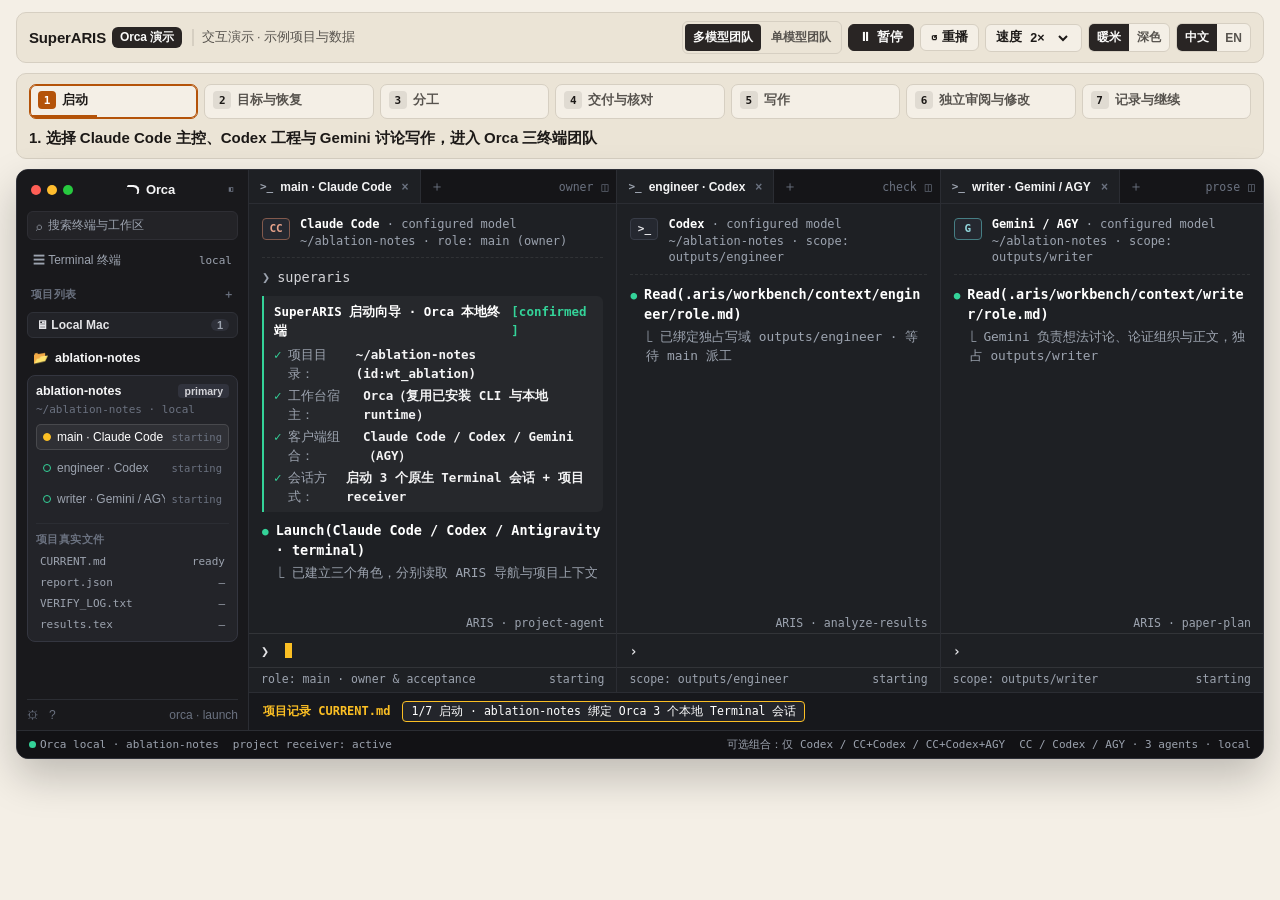
==== commit f9a20987: "Add multi-model Orca demo with retained Codex team" ====
--- a/site/orca-demo/index.html
+++ b/site/orca-demo/index.html
@@ -1172,6 +1172,15 @@
     html.embedded .topbar { border:0; border-radius:0; padding:4px 0; background:transparent; }
     html.embedded .topbar .brand-title, html.embedded .topbar .seg-group { display:none; }
     html.embedded .orca-window { box-shadow:none; }
+
+    .team-mode-switch { display:inline-flex; gap:2px; padding:2px; border:1px solid var(--border-page); border-radius:6px; }
+    .team-mode-switch .seg-btn { border:0; border-radius:4px; }
+    .cli-mascot::before { content:attr(data-mark); }
+    .orca-term-pane[data-harness="claude"] .cli-mascot { color:#e6a28a; border-color:#82594c; }
+    .orca-term-pane[data-harness="agy"] .cli-mascot { color:#91d5db; border-color:#467e84; }
+    .t-delivery-notice { padding:7px 9px; border:1px solid #62553a; border-radius:5px; color:#ead6a4; background:rgba(160,126,61,.08); }
+    .t-open-action { color:#a3d7d3; padding:4px 0; font-weight:600; }
+    @media(max-width:520px) { .controls-group { gap:4px; } .team-mode-switch .seg-btn { font-size:11px; padding:4px 6px; } .ctrl-select > span { display:none; } }
   </style>
 </head>
 <body data-theme="warm">
@@ -1187,6 +1196,10 @@
       </div>
 
       <div class="controls-group">
+        <div class="team-mode-switch" role="group" aria-label="Team mode">
+          <button type="button" class="seg-btn active" id="team-multi" aria-pressed="true" data-i18n="team_multi" title="切换后从头播放">多模型团队</button>
+          <button type="button" class="seg-btn" id="team-codex" aria-pressed="false" data-i18n="team_codex" title="切换后从头播放">单模型团队</button>
+        </div>
         <button type="button" class="ctrl-btn primary" id="play-pause-btn">
           <span id="play-pause-icon">⏸</span>
           <span id="play-pause-label">暂停</span>
@@ -1502,10 +1515,12 @@
     </main>
   </div>
 
+  <script src="team-modes.js"></script>
   <script>
     (function () {
       const I18N = {
         zh: {
+          team_multi:"多模型团队", team_codex:"单模型团队",
           header_badge: "Orca 演示",
           demo_note: "交互演示 · 示例项目与数据",
           replay_label: "重播",
@@ -1526,6 +1541,7 @@
           mcp_body: "审阅意见：将「观测均值差（A=6.0, B=7.0, Δ=+1.0）」与「统计显著性」分开表述；6 条记录（每组 3 条）不宣称显著性。"
         },
         en: {
+          team_multi:"Multi-model", team_codex:"Single-model",
           header_badge: "Orca Demo",
           demo_note: "Interactive demo · sample project & data",
           replay_label: "Replay",
@@ -1547,7 +1563,7 @@
         }
       };
 
-      const SCENES = [
+      const SINGLE_SCENES = [
         {
           id: "launch",
           num: "1",
@@ -2156,7 +2172,7 @@
         }
       ];
 
-      const RECORD_ENTRIES = {
+      const SINGLE_RECORD_ENTRIES = {
         zh: [
           "1/7 启动 · ablation-notes 绑定 Orca 3 个本地 Terminal 会话",
           "2/7 目标 · 先核对 6 条消融记录（A、B 各 3 条），再写结果段",
@@ -2180,11 +2196,16 @@
       const embedOptions = new URLSearchParams(location.search);
       const embedded = embedOptions.get("embedded") === "1";
       document.documentElement.classList.toggle("embedded", embedded);
+      const multiVariant = window.OrcaTeamModes.build(SINGLE_SCENES, SINGLE_RECORD_ENTRIES);
+      const initialTeamMode = embedOptions.get("team") === "codex" ? "codex" : "multi";
+      let SCENES = initialTeamMode === "multi" ? multiVariant.scenes : SINGLE_SCENES;
+      let RECORD_ENTRIES = initialTeamMode === "multi" ? multiVariant.records : SINGLE_RECORD_ENTRIES;
       const SCENE_DURATION_MS = 6200;
       const TYPE_CHAR_MS = 22;
       const reducedMotionQuery = window.matchMedia("(prefers-reduced-motion: reduce)");
 
       const state = {
+        teamMode: initialTeamMode,
         hostActive: !embedded,
         speed: 2,
         theme: "warm",
@@ -2229,7 +2250,7 @@
       }
 
       function typingDuration(sc) {
-        return (sc.inputs[sc.focusedPane] || "").length * TYPE_CHAR_MS;
+        return pickLang(sc.inputs[sc.focusedPane]).length * TYPE_CHAR_MS;
       }
 
       function sceneDuration(sc) {
@@ -2304,7 +2325,10 @@
 
         if (item.type === "cmd") {
           div.className += " t-cmd";
-          div.innerHTML = '<span class="p-char">&gt;</span>' + escapeHtml(pickLang(item.text));
+          div.innerHTML = '<span class="p-char">' + (state.teamMode === 'multi' && paneKey === 'main' ? '❯' : '›') + '</span>' + escapeHtml(pickLang(item.text));
+        } else if (item.type === "notice" || item.type === "open") {
+          div.className += item.type === "notice" ? " t-delivery-notice" : " t-open-action";
+          div.textContent = (item.type === "notice" ? "↗ " : "↖ ") + pickLang(item.text);
         } else if (item.type === "tool") {
           div.className += " t-tool";
           div.innerHTML =
@@ -2371,7 +2395,7 @@
         const submitThreshold = typingDuration(sc) + 180;
         ["main", "engineer", "writer"].forEach(function (paneKey) {
           const inputEl = document.getElementById("input-" + paneKey);
-          const fullText = sc.inputs[paneKey] || "";
+          const fullText = pickLang(sc.inputs[paneKey]);
           if (paneKey !== sc.focusedPane || !fullText || revealAll || elapsedMs >= submitThreshold) {
             inputEl.textContent = "";
           } else {
@@ -2449,6 +2473,38 @@
         });
       }
 
+      function updateTeamChrome(sc) {
+        const multi=state.teamMode === "multi";
+        const names=multi?{main:"Claude Code",engineer:"Codex",writer:"Gemini / AGY"}:{main:"Codex",engineer:"Codex",writer:"Codex"};
+        const short={main:"main",engineer:"eng",writer:"writer"};
+        ["main","engineer","writer"].forEach(function(role) {
+          const pane=document.getElementById("pane-"+role);
+          pane.dataset.harness=multi?(role === "main"?"claude":role === "writer"?"agy":"codex"):"codex";
+          document.getElementById("tab-title-"+short[role]).textContent=role+" · "+names[role];
+          document.querySelector("#sidebar-agent-"+short[role]+" .sb-term-left span:last-child").textContent=role+" · "+names[role];
+          pane.querySelector(".cli-banner-title").innerHTML=escapeHtml(names[role])+ ' <span style="font-weight:400;color:var(--orca-dim)">· configured model</span>';
+          pane.querySelector(".cli-mascot").dataset.mark=multi?(role === "main"?"CC":role === "writer"?"G":">_"):">_";
+          pane.querySelector(".prompt-chevron").textContent=multi && role === "main"?"❯":"›";
+          pane.querySelector(".term-effort-row span").textContent="ARIS · "+(role === "main"?"project-agent":role === "engineer"?"analyze-results":multi && state.sceneIndex < 3?"paper-plan":"paper-write");
+        });
+        const mobile=multi?(state.lang === "zh"?["主控 · CC","工程 · Codex","讨论/写作"]:["Lead · CC","Build · Codex","Think / Write"]):[I18N[state.lang].mob_main,I18N[state.lang].mob_eng,I18N[state.lang].mob_writer];
+        ["main","engineer","writer"].forEach((role,index)=>document.getElementById("mob-tab-"+role).textContent=mobile[index]);
+        document.querySelector(".orca-statusbar .status-group:last-child span:last-child").textContent=multi?"CC / Codex / AGY · 3 agents · local":"3 Codex agents · local";
+        ["multi","codex"].forEach(function(mode) { const button=document.getElementById("team-"+mode);button.classList.toggle("active",mode===state.teamMode);button.setAttribute("aria-pressed",String(mode===state.teamMode));button.title=state.lang === "zh"?"切换后从头播放所选团队":"Switch and replay the selected team"; });
+        mcpTitleEl.textContent=sc.reviewTitle?pickLang(sc.reviewTitle):I18N[state.lang].mcp_title;
+        mcpBodyEl.textContent=sc.reviewBody?pickLang(sc.reviewBody):I18N[state.lang].mcp_body;
+      }
+      function selectTeamMode(mode) {
+        if (!["multi","codex"].includes(mode) || mode === state.teamMode) return;
+        state.teamMode=mode;
+        SCENES=mode === "multi"?multiVariant.scenes:SINGLE_SCENES;
+        RECORD_ENTRIES=mode === "multi"?multiVariant.records:SINGLE_RECORD_ENTRIES;
+        state.isPlaying=!state.reducedMotion;state.lastFrameTs=0;
+        buildStageButtons();loadScene(0,{revealImmediately:state.reducedMotion,syncMobileFocus:true});syncPlayButtonUI();
+        if (embedded) parent.postMessage({type:"superaris-team-mode",teamMode:mode},location.origin);
+      }
+      ["multi","codex"].forEach(mode=>document.getElementById("team-"+mode).addEventListener("click",()=>selectTeamMode(mode)));
+
       function loadScene(index, opts) {
         const options = opts || {};
         const revealAll =
@@ -2458,6 +2514,7 @@
 
         state.sceneIndex = Math.max(0, Math.min(SCENES.length - 1, index));
         const sc = SCENES[state.sceneIndex];
+        updateTeamChrome(sc);
         state.elapsedMs = revealAll ? sceneDuration(sc) : (options.elapsedMs || 0);
         state.revealedCounts = { main: 0, engineer: 0, writer: 0 };
 
@@ -2692,6 +2749,7 @@
       // Deterministic QA & Screenshot Hook
       const demoHook = {
         state: state,
+        setTeamMode: selectTeamMode,
         goTo: function (index, opts) {
           state.isPlaying = false;
           loadScene(Number(index) || 0, Object.assign({ revealImmediately: true, syncMobileFocus: true }, opts || {}));
@@ -2711,6 +2769,7 @@
         getState: function () {
           const sc = SCENES[state.sceneIndex];
           return {
+            teamMode: state.teamMode,
             language: state.lang,
             hostActive: state.hostActive,
             step: state.sceneIndex,
@@ -2737,6 +2796,7 @@
           state.hostActive=Boolean(message.active); state.lastFrameTs=0;
           if (["zh","en"].includes(message.language) && message.language !== state.lang) applyLanguage(message.language);
           if (["warm","dark"].includes(message.theme) && message.theme !== state.theme) applyTheme(message.theme);
+          if (["multi","codex"].includes(message.teamMode) && message.teamMode !== state.teamMode) selectTeamMode(message.teamMode);
           syncClock();
         });
         const reportSize=function() {
@@ -2751,6 +2811,7 @@
       applyLanguage(embedOptions.get("lang") === "en" ? "en" : "zh");
       loadScene(0, { revealImmediately: state.reducedMotion, syncMobileFocus: true });
       syncClock();
+      if (embedded) parent.postMessage({type:"superaris-team-mode",teamMode:state.teamMode},location.origin);
     })();
   </script>
 </body>
